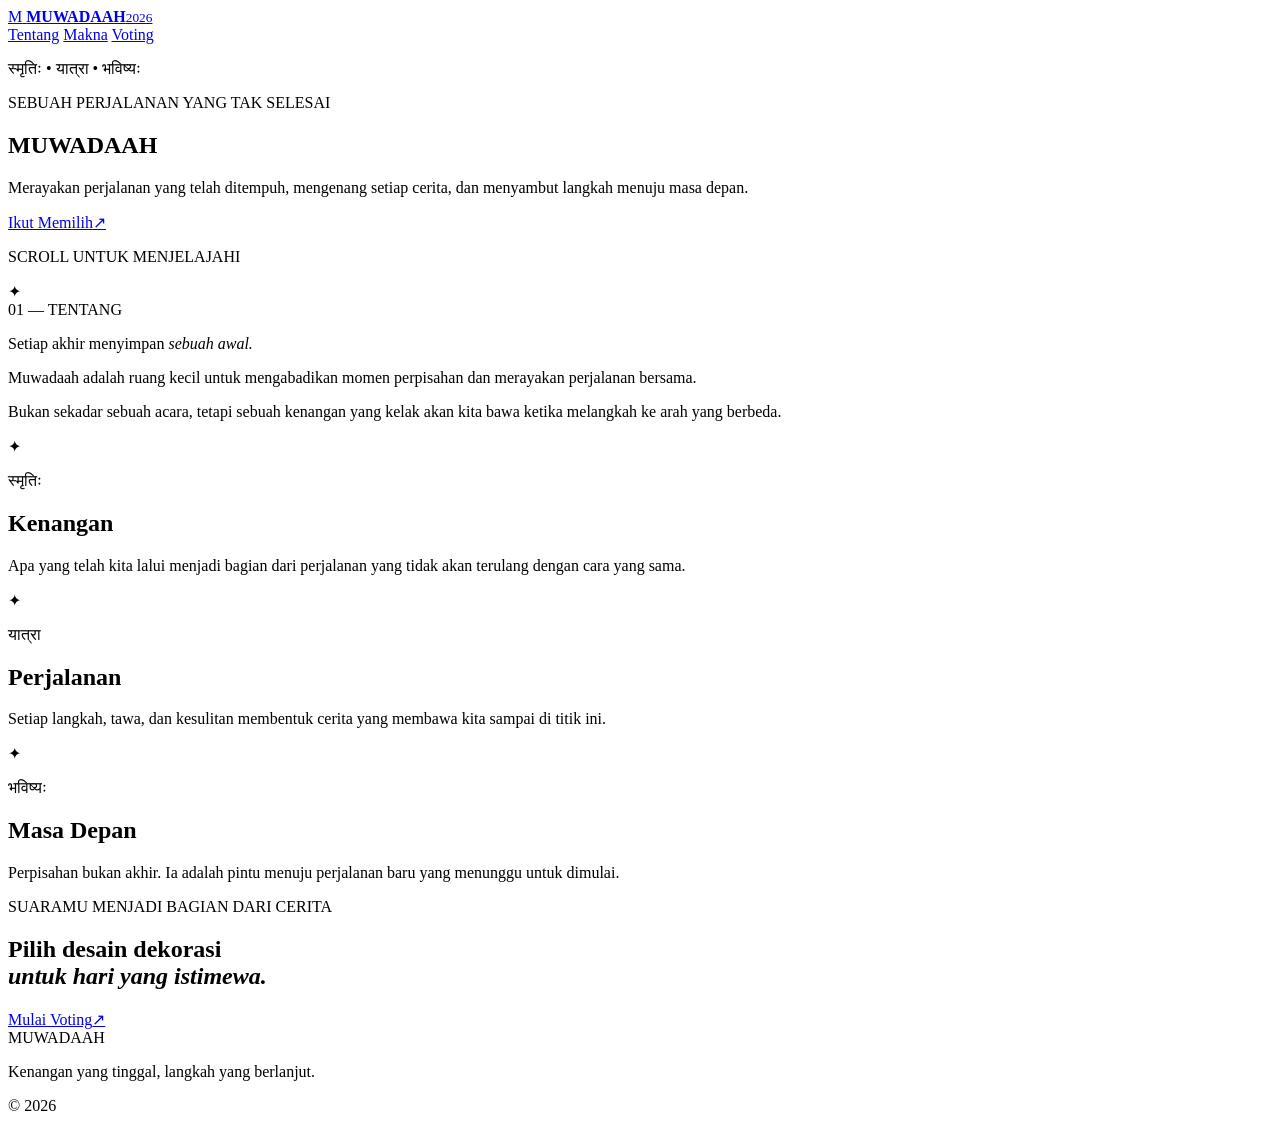
==== home/index.html @ 72cdf6ac "Rename index.html to home/index.html" ====
<!DOCTYPE html>
<html lang="id">
<head>
<meta charset="UTF-8">
<meta name="viewport" content="width=device-width, initial-scale=1.0">
<meta name="theme-color" content="#11110f">
<meta name="description" content="Muwadaah — mengenang perjalanan, merayakan kebersamaan, menyambut masa depan.">
<title>Muwadaah — 2026</title>
<link rel="stylesheet" href="style.css">
</head>
<body>
<div class="grain"></div>

<nav class="navbar">
  <a class="brand" href="/home">
    <span class="brand-mark">M</span>
    <span><strong>MUWADAAH</strong><small>2026</small></span>
  </a>
  <div class="nav-links">
    <a href="#tentang">Tentang</a>
    <a href="#makna">Makna</a>
    <a class="nav-vote" href="/vote">Voting</a>
  </div>
</nav>

<main>
<section class="hero">
  <div class="ornament ornament-left"></div>
  <div class="ornament ornament-right"></div>
  <div class="hero-content reveal">
    <p class="sanskrit">स्मृतिः • यात्रा • भविष्यः</p>
    <p class="kicker">SEBUAH PERJALANAN YANG TAK SELESAI</p>
    <h1><span>MUWA</span><span>DAAH</span></h1>
    <div class="line"></div>
    <p class="hero-text">
      Merayakan perjalanan yang telah ditempuh, mengenang setiap cerita,
      dan menyambut langkah menuju masa depan.
    </p>
    <a href="/vote" class="cta"><span>Ikut Memilih</span><span class="arrow">↗</span></a>
    <p class="scroll-note">SCROLL UNTUK MENJELAJAHI</p>
  </div>
  <div class="hero-symbol">✦</div>
</section>

<section id="tentang" class="section about">
  <div class="section-label reveal">01 — TENTANG</div>
  <div class="about-grid">
    <div class="reveal"><p class="big-copy">Setiap akhir menyimpan <em>sebuah awal.</em></p></div>
    <div class="body-copy reveal">
      <p>Muwadaah adalah ruang kecil untuk mengabadikan momen perpisahan dan merayakan perjalanan bersama.</p>
      <p>Bukan sekadar sebuah acara, tetapi sebuah kenangan yang kelak akan kita bawa ketika melangkah ke arah yang berbeda.</p>
    </div>
  </div>
</section>

<section id="makna" class="section meaning">
  <article class="meaning-card reveal">
    <div class="mandala">✦</div>
    <p class="sanskrit-large">स्मृतिः</p>
    <h2>Kenangan</h2>
    <p>Apa yang telah kita lalui menjadi bagian dari perjalanan yang tidak akan terulang dengan cara yang sama.</p>
  </article>
  <article class="meaning-card reveal">
    <div class="mandala">✦</div>
    <p class="sanskrit-large">यात्रा</p>
    <h2>Perjalanan</h2>
    <p>Setiap langkah, tawa, dan kesulitan membentuk cerita yang membawa kita sampai di titik ini.</p>
  </article>
  <article class="meaning-card reveal">
    <div class="mandala">✦</div>
    <p class="sanskrit-large">भविष्यः</p>
    <h2>Masa Depan</h2>
    <p>Perpisahan bukan akhir. Ia adalah pintu menuju perjalanan baru yang menunggu untuk dimulai.</p>
  </article>
</section>

<section class="vote-banner reveal">
  <div>
    <p class="kicker">SUARAMU MENJADI BAGIAN DARI CERITA</p>
    <h2>Pilih desain dekorasi<br><em>untuk hari yang istimewa.</em></h2>
  </div>
  <a href="/vote" class="cta light"><span>Mulai Voting</span><span class="arrow">↗</span></a>
</section>
</main>

<footer>
  <div class="footer-brand">MUWADAAH</div>
  <p>Kenangan yang tinggal, langkah yang berlanjut.</p>
  <span>© 2026</span>
</footer>
<script src="script.js"></script>
</body>
</html>
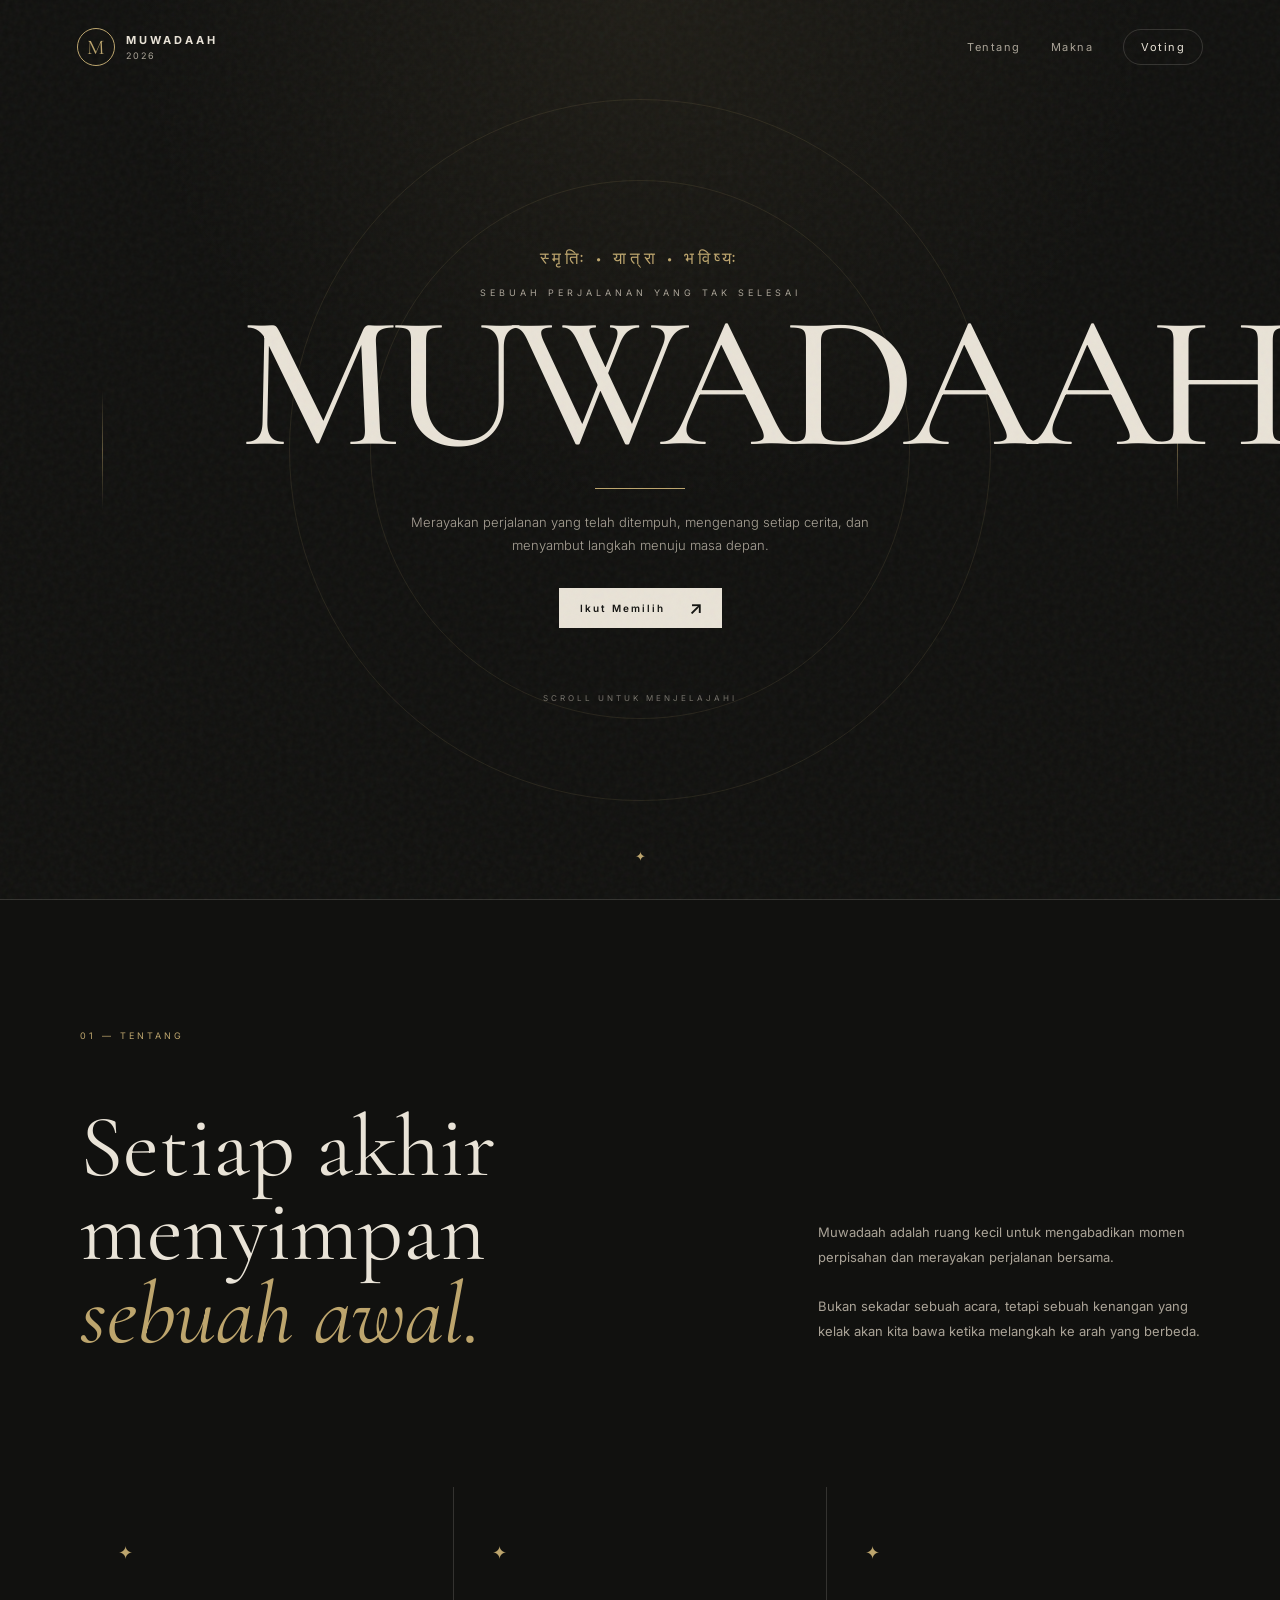
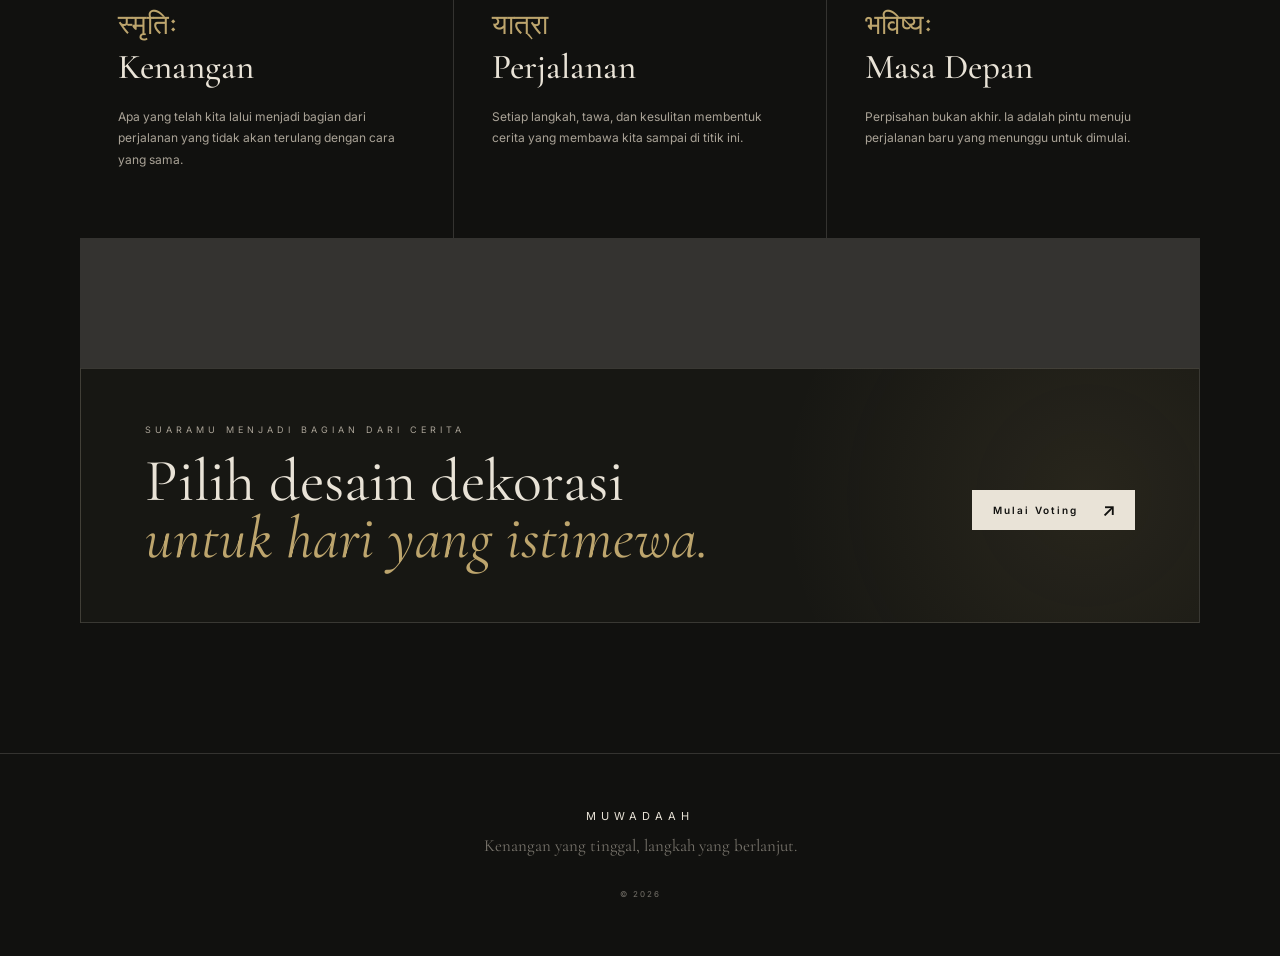
==== commit 2ff2b025: "Update index.html" ====
--- a/home/index.html
+++ b/home/index.html
@@ -5,7 +5,7 @@
 <meta name="viewport" content="width=device-width, initial-scale=1.0">
 <meta name="theme-color" content="#11110f">
 <meta name="description" content="Muwadaah — mengenang perjalanan, merayakan kebersamaan, menyambut masa depan.">
-<title>Muwadaah — 2026</title>
+<title>MUWADAAH 24-27</title>
 <link rel="stylesheet" href="style.css">
 </head>
 <body>
@@ -19,7 +19,7 @@
   <div class="nav-links">
     <a href="#tentang">Tentang</a>
     <a href="#makna">Makna</a>
-    <a class="nav-vote" href="/vote">Voting</a>
+    <a class="nav-vote" href="/vote/index.html">Voting</a>
   </div>
 </nav>
 
--- a/home/style.css
+++ b/home/style.css
@@ -0,0 +1,24 @@
+@import url('https://fonts.googleapis.com/css2?family=Cormorant+Garamond:wght@400;500;600;700&family=Inter:wght@300;400;500;600&display=swap');
+
+:root{--bg:#11110f;--bg-soft:#171713;--text:#e9e3d7;--muted:#aaa397;--gold:#bda56d;--line:rgba(233,227,215,.16);--serif:"Cormorant Garamond",Georgia,serif;--sans:"Inter",Arial,sans-serif}
+*{box-sizing:border-box;scroll-behavior:smooth}
+body{margin:0;color:var(--text);background:radial-gradient(circle at 50% 0%,rgba(189,165,109,.08),transparent 32rem),var(--bg);font-family:var(--sans);overflow-x:hidden}
+.grain{position:fixed;inset:0;pointer-events:none;z-index:20;opacity:.055;background-image:url("data:image/svg+xml,%3Csvg viewBox='0 0 180 180' xmlns='http://www.w3.org/2000/svg'%3E%3Cfilter id='n'%3E%3CfeTurbulence type='fractalNoise' baseFrequency='.9' numOctaves='3' stitchTiles='stitch'/%3E%3C/filter%3E%3Crect width='100%25' height='100%25' filter='url(%23n)' opacity='.8'/%3E%3C/svg%3E")}
+.navbar{position:absolute;top:0;left:0;right:0;z-index:10;display:flex;justify-content:space-between;align-items:center;padding:28px clamp(22px,6vw,90px)}
+.brand{display:flex;align-items:center;gap:11px;color:var(--text);text-decoration:none}
+.brand-mark{width:38px;height:38px;display:grid;place-items:center;border:1px solid var(--gold);border-radius:50%;color:var(--gold);font-family:var(--serif);font-size:21px}
+.brand strong,.brand small{display:block}.brand strong{font-size:11px;letter-spacing:3px}.brand small{color:var(--muted);font-size:9px;letter-spacing:2px;margin-top:3px}
+.nav-links{display:flex;align-items:center;gap:30px}.nav-links a{color:var(--muted);text-decoration:none;font-size:11px;letter-spacing:1.5px;transition:.3s}.nav-links a:hover{color:var(--text)}.nav-links .nav-vote{color:var(--text);border:1px solid var(--line);padding:10px 17px;border-radius:999px}
+.hero{min-height:100vh;position:relative;display:grid;place-items:center;text-align:center;overflow:hidden;border-bottom:1px solid var(--line)}
+.hero:before,.hero:after{content:"";position:absolute;width:55vw;height:55vw;max-width:700px;max-height:700px;border:1px solid rgba(189,165,109,.12);border-radius:50%;animation:breathe 8s ease-in-out infinite}.hero:after{width:42vw;height:42vw;animation-delay:-4s}
+.hero-content{position:relative;z-index:2;width:min(800px,90%);padding-top:60px}.sanskrit{color:var(--gold);font-family:var(--serif);font-size:17px;letter-spacing:4px;margin:0 0 18px}.kicker{color:var(--muted);font-size:9px;letter-spacing:4px;margin:0 0 18px}
+h1{margin:0;font-family:var(--serif);font-weight:500;font-size:clamp(75px,16vw,190px);line-height:.72;letter-spacing:-.055em}.line{width:90px;height:1px;background:var(--gold);margin:35px auto 22px}.hero-text{width:min(510px,100%);margin:auto;color:var(--muted);line-height:1.8;font-size:13px;font-weight:300}
+.cta{display:inline-flex;align-items:center;gap:24px;margin-top:30px;padding:14px 17px 14px 21px;color:var(--bg);background:var(--text);text-decoration:none;font-size:10px;letter-spacing:2px;font-weight:600;transition:.35s}.cta:hover{transform:translateY(-3px);background:var(--gold)}.arrow{font-size:18px;line-height:0}.scroll-note{margin-top:65px;color:#77736b;font-size:8px;letter-spacing:3px;animation:float 2.5s ease-in-out infinite}.hero-symbol{position:absolute;bottom:35px;color:var(--gold);font-size:13px;animation:spin 12s linear infinite}
+.ornament{position:absolute;width:1px;height:120px;background:linear-gradient(transparent,var(--gold),transparent);opacity:.45}.ornament-left{left:8%}.ornament-right{right:8%}
+.section{width:min(1120px,88%);margin:auto;padding:130px 0}.section-label{color:var(--gold);font-size:9px;letter-spacing:3px;margin-bottom:65px}.about-grid{display:grid;grid-template-columns:1.25fr .75fr;gap:100px;align-items:end}.big-copy{margin:0;font-family:var(--serif);font-size:clamp(48px,7vw,88px);line-height:.95;font-weight:400}em{color:var(--gold);font-style:italic}.body-copy{color:var(--muted);line-height:1.9;font-size:13px}.body-copy p+p{margin-top:25px}
+.meaning{display:grid;grid-template-columns:repeat(3,1fr);gap:1px;background:var(--line);padding-top:0;padding-bottom:130px}.meaning-card{background:var(--bg);padding:55px 38px;min-height:350px}.mandala{color:var(--gold);font-size:18px;margin-bottom:45px}.sanskrit-large{font-family:var(--serif);color:var(--gold);font-size:28px;margin:0 0 4px}.meaning-card h2{font-family:var(--serif);font-size:35px;font-weight:500;margin:0 0 18px}.meaning-card>p:last-child{color:var(--muted);font-size:12px;line-height:1.8}
+.vote-banner{width:min(1120px,88%);margin:0 auto 130px;padding:55px clamp(25px,5vw,65px);border:1px solid var(--line);display:flex;justify-content:space-between;align-items:center;gap:35px;background:radial-gradient(circle at 90% 50%,rgba(189,165,109,.1),transparent 30%),var(--bg-soft)}.vote-banner h2{font-family:var(--serif);font-size:clamp(35px,5vw,60px);font-weight:400;line-height:.95;margin:0}.vote-banner .cta{flex-shrink:0}
+footer{border-top:1px solid var(--line);padding:55px 6%;text-align:center;color:#77736b}.footer-brand{color:var(--text);letter-spacing:5px;font-size:11px}footer p{font-family:var(--serif);font-size:17px;margin:12px 0 25px}footer span{font-size:8px;letter-spacing:2px}
+.reveal{opacity:0;transform:translateY(25px);transition:opacity 1s ease,transform 1s ease}.reveal.show{opacity:1;transform:translateY(0)}
+@keyframes breathe{0%,100%{transform:scale(.94);opacity:.55}50%{transform:scale(1.04);opacity:1}}@keyframes float{0%,100%{transform:translateY(0);opacity:.5}50%{transform:translateY(6px);opacity:1}}@keyframes spin{to{transform:rotate(360deg)}}
+@media(max-width:700px){.navbar{padding:20px}.nav-links a:not(.nav-vote){display:none}.hero{min-height:92vh}.hero:before{width:90vw;height:90vw}.hero:after{width:70vw;height:70vw}.ornament{display:none}.section{padding:90px 0}.about-grid{grid-template-columns:1fr;gap:45px}.meaning{grid-template-columns:1fr;width:88%}.meaning-card{min-height:auto}.vote-banner{flex-direction:column;align-items:flex-start;margin-bottom:90px}.vote-banner .cta{width:100%;justify-content:space-between}}
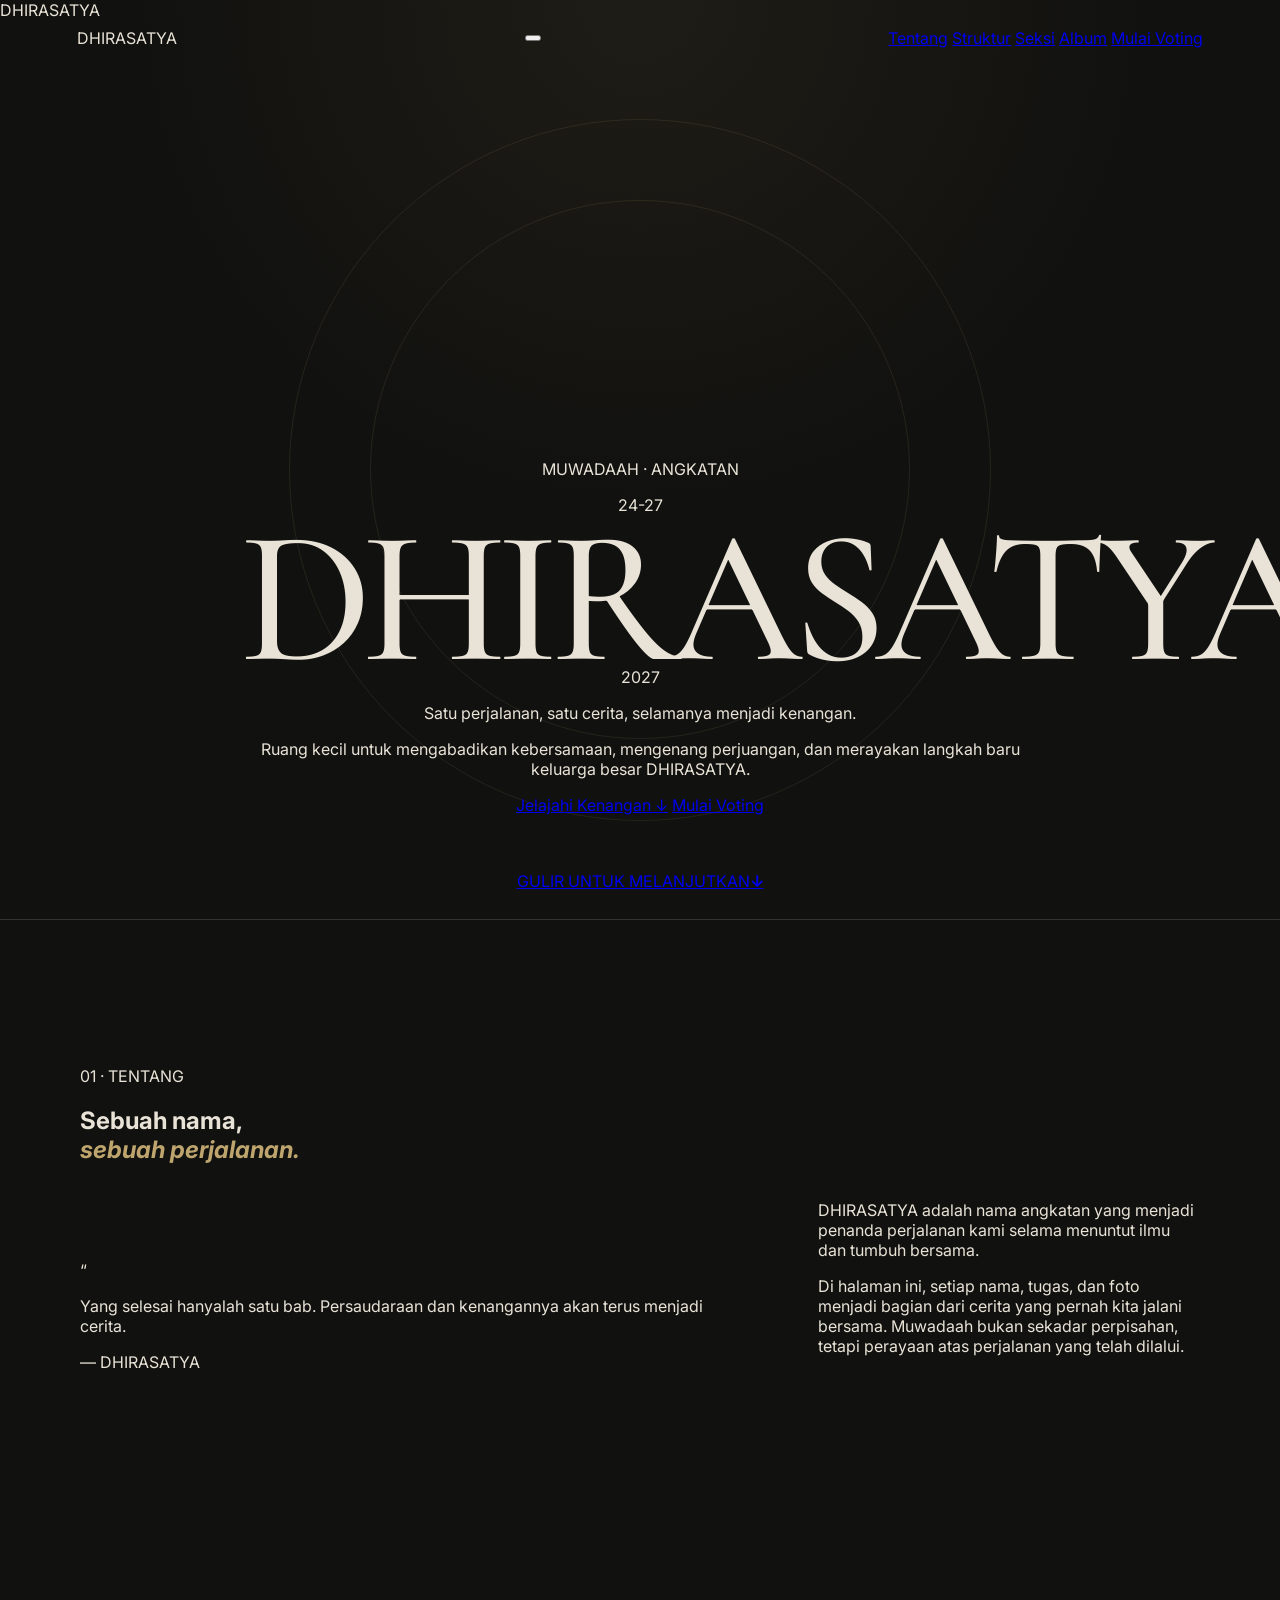
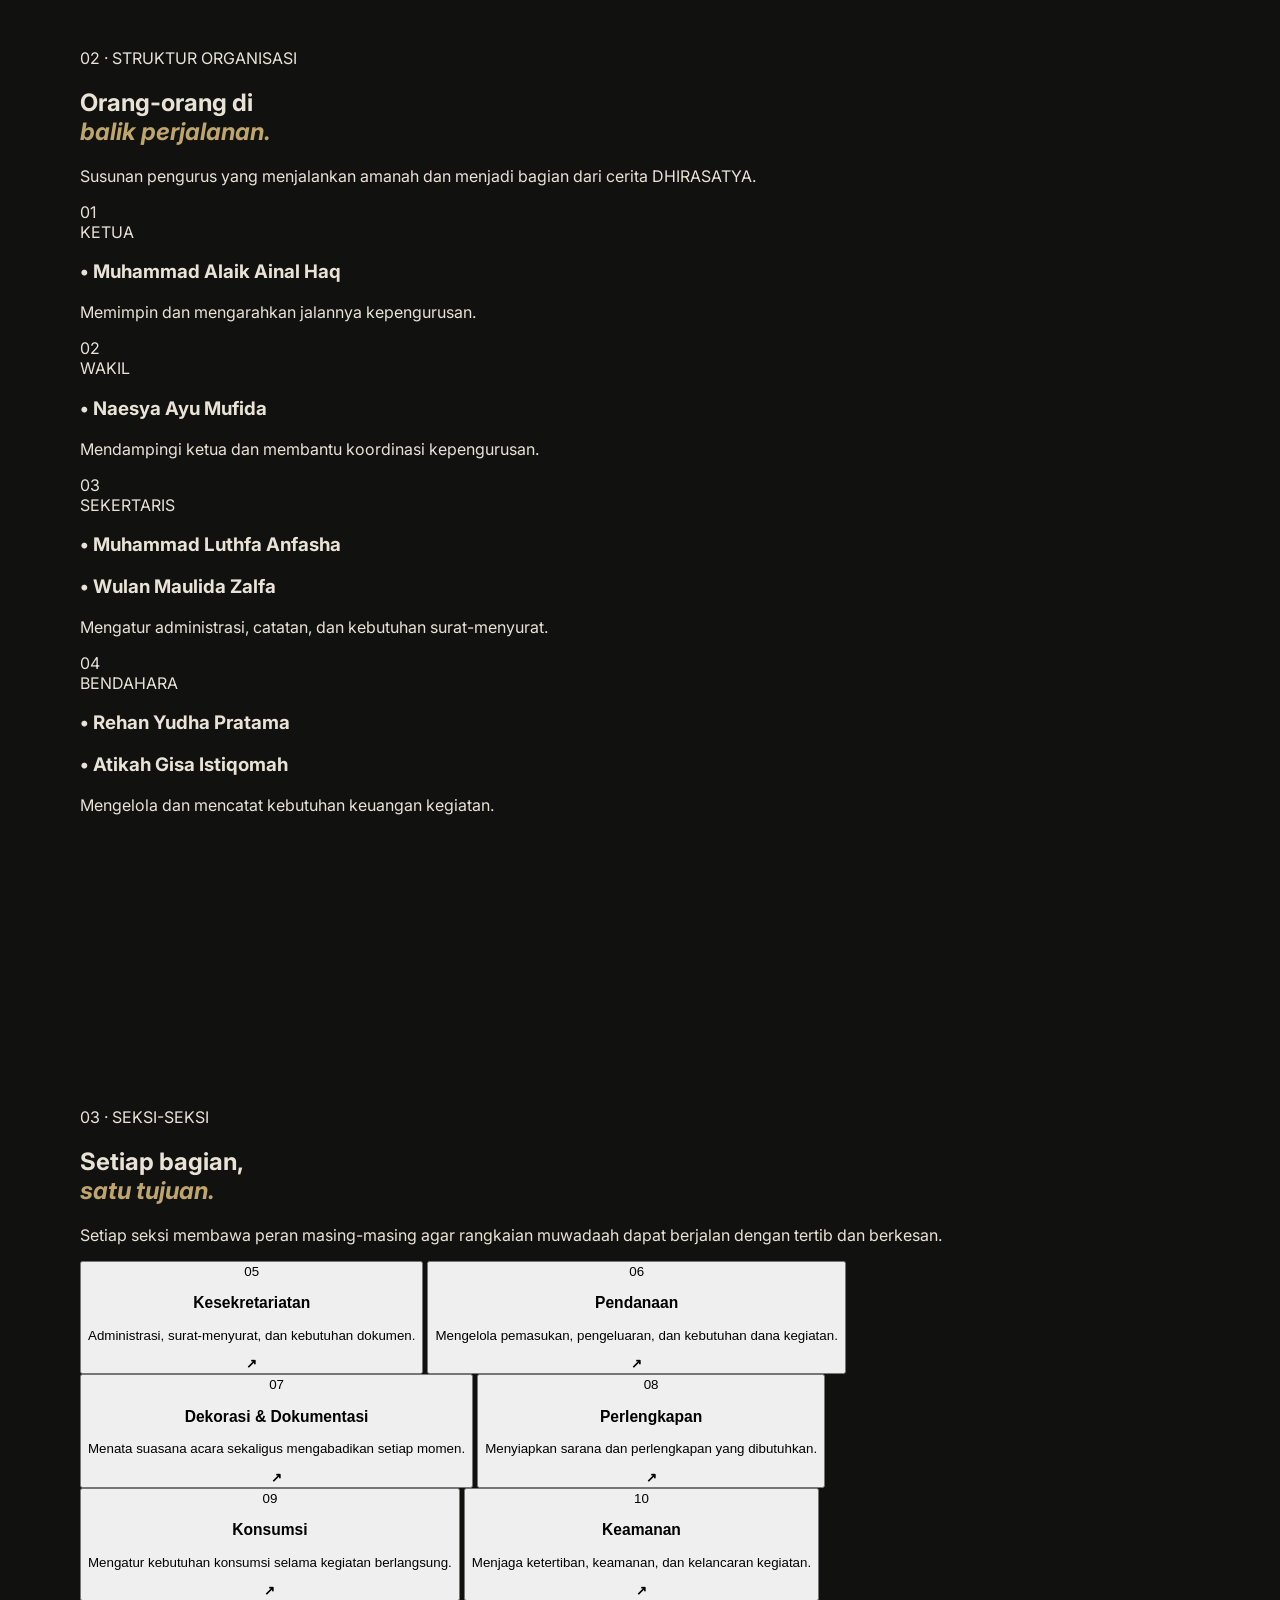
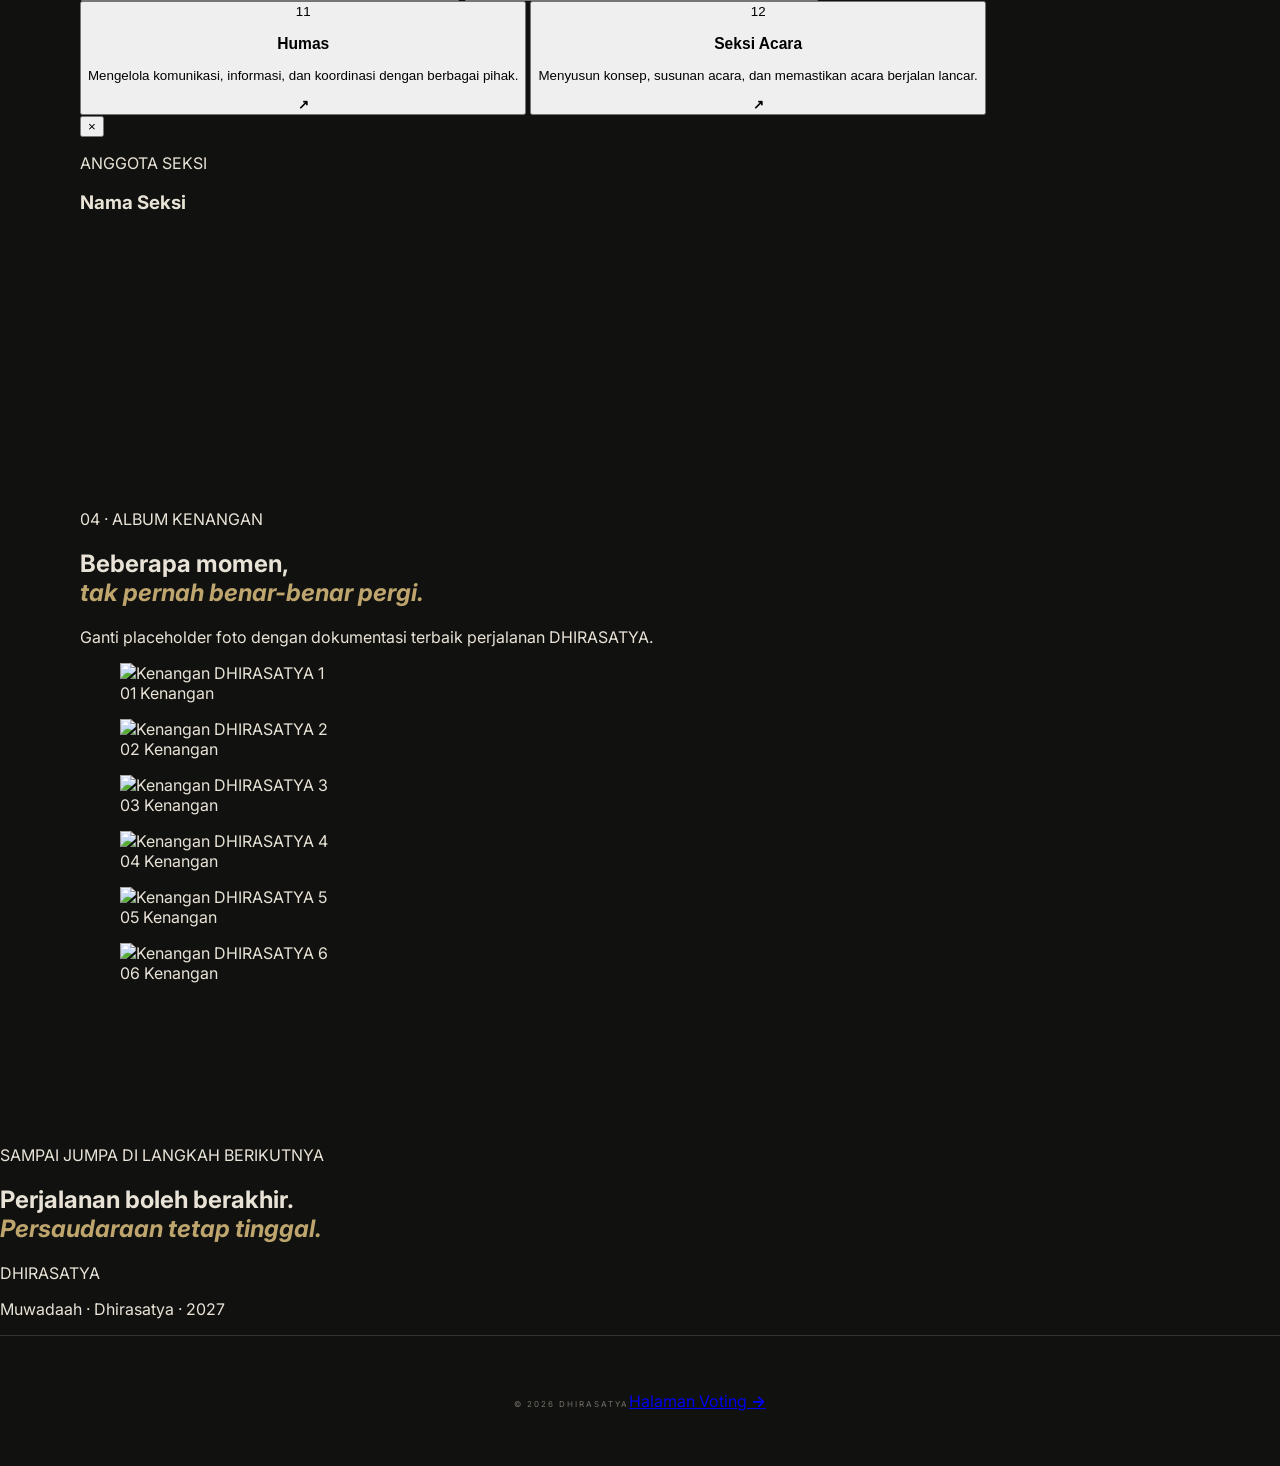
==== commit b5e53a3d: "Update index.html" ====
--- a/home/index.html
+++ b/home/index.html
@@ -1,93 +1,145 @@
-<!DOCTYPE html>
+<!doctype html>
 <html lang="id">
 <head>
-<meta charset="UTF-8">
-<meta name="viewport" content="width=device-width, initial-scale=1.0">
-<meta name="theme-color" content="#11110f">
-<meta name="description" content="Muwadaah — mengenang perjalanan, merayakan kebersamaan, menyambut masa depan.">
-<title>MUWADAAH 24-27</title>
-<link rel="stylesheet" href="style.css">
+  <meta charset="utf-8">
+  <meta name="viewport" content="width=device-width, initial-scale=1">
+  <meta name="theme-color" content="#171612">
+  <meta name="description" content="DHIRASATYA — Muwadaah 24-27">
+  <title>DHIRASATYA 24-27</title>
+  <link rel="preconnect" href="https://fonts.googleapis.com">
+  <link rel="preconnect" href="https://fonts.gstatic.com" crossorigin>
+  <link href="https://fonts.googleapis.com/css2?family=Cormorant+Garamond:wght@500;600;700&family=Inter:wght@400;500;600&display=swap" rel="stylesheet">
+  <link rel="stylesheet" href="style.css">
 </head>
 <body>
-<div class="grain"></div>
+  <div class="loader" aria-hidden="true"><div class="loader-word">DHIRASATYA</div></div>
+  <div class="progress"></div>
 
-<nav class="navbar">
-  <a class="brand" href="/home">
-    <span class="brand-mark">M</span>
-    <span><strong>MUWADAAH</strong><small>2026</small></span>
-  </a>
-  <div class="nav-links">
-    <a href="#tentang">Tentang</a>
-    <a href="#makna">Makna</a>
-    <a class="nav-vote" href="/vote/index.html">Voting</a>
-  </div>
-</nav>
+  <header class="navbar">
+    <a class="brand" href="#beranda">DHIRASATYA</a>
+    <button class="menu" aria-label="Buka menu" aria-expanded="false"><span></span><span></span></button>
+    <nav>
+      <a href="#tentang">Tentang</a>
+      <a href="#struktur">Struktur</a>
+      <a href="#seksi">Seksi</a>
+      <a href="#album">Album</a>
+      <a class="nav-cta" href="/vote">Mulai Voting</a>
+    </nav>
+  </header>
 
-<main>
-<section class="hero">
-  <div class="ornament ornament-left"></div>
-  <div class="ornament ornament-right"></div>
-  <div class="hero-content reveal">
-    <p class="sanskrit">स्मृतिः • यात्रा • भविष्यः</p>
-    <p class="kicker">SEBUAH PERJALANAN YANG TAK SELESAI</p>
-    <h1><span>MUWA</span><span>DAAH</span></h1>
-    <div class="line"></div>
-    <p class="hero-text">
-      Merayakan perjalanan yang telah ditempuh, mengenang setiap cerita,
-      dan menyambut langkah menuju masa depan.
-    </p>
-    <a href="/vote" class="cta"><span>Ikut Memilih</span><span class="arrow">↗</span></a>
-    <p class="scroll-note">SCROLL UNTUK MENJELAJAHI</p>
-  </div>
-  <div class="hero-symbol">✦</div>
-</section>
+  <main>
+    <section id="beranda" class="hero">
+      <div class="hero-noise"></div>
+      <div class="ring ring-a"></div><div class="ring ring-b"></div><div class="ring ring-c"></div>
+      <div class="hero-line line-a"></div><div class="hero-line line-b"></div>
+      <div class="hero-content reveal">
+        <p class="eyebrow">MUWADAAH · ANGKATAN</p>
+        <p class="hero-kicker">24-27</p>
+        <h1>DHIRASATYA</h1>
+        <div class="title-rule"><i></i><span>2027</span><i></i></div>
+        <p class="hero-subtitle">Satu perjalanan, satu cerita, selamanya menjadi kenangan.</p>
+        <p class="hero-copy">Ruang kecil untuk mengabadikan kebersamaan, mengenang perjuangan, dan merayakan langkah baru keluarga besar DHIRASATYA.</p>
+        <div class="hero-actions">
+          <a class="button primary" href="#album">Jelajahi Kenangan <span>↓</span></a>
+          <a class="button ghost" href="/vote">Mulai Voting</a>
+        </div>
+      </div>
+      <a class="scroll-hint" href="#tentang"><span>GULIR UNTUK MELANJUTKAN</span><b>↓</b></a>
+    </section>
 
-<section id="tentang" class="section about">
-  <div class="section-label reveal">01 — TENTANG</div>
-  <div class="about-grid">
-    <div class="reveal"><p class="big-copy">Setiap akhir menyimpan <em>sebuah awal.</em></p></div>
-    <div class="body-copy reveal">
-      <p>Muwadaah adalah ruang kecil untuk mengabadikan momen perpisahan dan merayakan perjalanan bersama.</p>
-      <p>Bukan sekadar sebuah acara, tetapi sebuah kenangan yang kelak akan kita bawa ketika melangkah ke arah yang berbeda.</p>
-    </div>
-  </div>
-</section>
+    <section id="tentang" class="section about">
+      <div class="container">
+        <div class="section-heading reveal">
+          <p class="eyebrow">01 · TENTANG</p>
+          <h2>Sebuah nama,<br><em>sebuah perjalanan.</em></h2>
+        </div>
+        <div class="about-grid">
+          <div class="manifesto reveal">
+            <span class="quote">“</span>
+            <p>Yang selesai hanyalah satu bab. Persaudaraan dan kenangannya akan terus menjadi cerita.</p>
+            <div class="signature">— DHIRASATYA</div>
+          </div>
+          <div class="about-copy reveal">
+            <p>DHIRASATYA adalah nama angkatan yang menjadi penanda perjalanan kami selama menuntut ilmu dan tumbuh bersama.</p>
+            <p>Di halaman ini, setiap nama, tugas, dan foto menjadi bagian dari cerita yang pernah kita jalani bersama. Muwadaah bukan sekadar perpisahan, tetapi perayaan atas perjalanan yang telah dilalui.</p>
+          </div>
+        </div>
+      </div>
+    </section>
 
-<section id="makna" class="section meaning">
-  <article class="meaning-card reveal">
-    <div class="mandala">✦</div>
-    <p class="sanskrit-large">स्मृतिः</p>
-    <h2>Kenangan</h2>
-    <p>Apa yang telah kita lalui menjadi bagian dari perjalanan yang tidak akan terulang dengan cara yang sama.</p>
-  </article>
-  <article class="meaning-card reveal">
-    <div class="mandala">✦</div>
-    <p class="sanskrit-large">यात्रा</p>
-    <h2>Perjalanan</h2>
-    <p>Setiap langkah, tawa, dan kesulitan membentuk cerita yang membawa kita sampai di titik ini.</p>
-  </article>
-  <article class="meaning-card reveal">
-    <div class="mandala">✦</div>
-    <p class="sanskrit-large">भविष्यः</p>
-    <h2>Masa Depan</h2>
-    <p>Perpisahan bukan akhir. Ia adalah pintu menuju perjalanan baru yang menunggu untuk dimulai.</p>
-  </article>
-</section>
+    <section id="struktur" class="section structure">
+      <div class="container">
+        <div class="section-heading reveal">
+          <p class="eyebrow">02 · STRUKTUR ORGANISASI</p>
+          <h2>Orang-orang di<br><em>balik perjalanan.</em></h2>
+          <p>Susunan pengurus yang menjalankan amanah dan menjadi bagian dari cerita DHIRASATYA.</p>
+        </div>
+        <div class="leaders">
+          <article class="leader-card reveal"><span class="number">01</span><div class="role">KETUA</div><h3>• Muhammad Alaik Ainal Haq</h3><p>Memimpin dan mengarahkan jalannya kepengurusan.</p></article>
+          <article class="leader-card reveal"><span class="number">02</span><div class="role">WAKIL</div><h3>• Naesya Ayu Mufida</h3><p>Mendampingi ketua dan membantu koordinasi kepengurusan.</p></article>
+          <article class="leader-card reveal"><span class="number">03</span><div class="role">SEKERTARIS</div><h3>• Muhammad Luthfa Anfasha</h3><h3>• Wulan Maulida Zalfa</h3><p>Mengatur administrasi, catatan, dan kebutuhan surat-menyurat.</p></article>
+          <article class="leader-card reveal"><span class="number">04</span><div class="role">BENDAHARA</div><h3>• Rehan Yudha Pratama</h3><h3>• Atikah Gisa Istiqomah</h3><p>Mengelola dan mencatat kebutuhan keuangan kegiatan.</p></article>
+        </div>
+      </div>
+    </section>
 
-<section class="vote-banner reveal">
-  <div>
-    <p class="kicker">SUARAMU MENJADI BAGIAN DARI CERITA</p>
-    <h2>Pilih desain dekorasi<br><em>untuk hari yang istimewa.</em></h2>
-  </div>
-  <a href="/vote" class="cta light"><span>Mulai Voting</span><span class="arrow">↗</span></a>
-</section>
-</main>
+    <section id="seksi" class="section divisions">
+      <div class="container">
+        <div class="section-heading split reveal">
+          <div><p class="eyebrow">03 · SEKSI-SEKSI</p><h2>Setiap bagian,<br><em>satu tujuan.</em></h2></div>
+          <p>Setiap seksi membawa peran masing-masing agar rangkaian muwadaah dapat berjalan dengan tertib dan berkesan.</p>
+        </div>
+        <div class="division-list">
+          <button class="division reveal" type="button" data-section="kesekretariatan" aria-expanded="false"><span>05</span><div><h3>Kesekretariatan</h3><p>Administrasi, surat-menyurat, dan kebutuhan dokumen.</p></div><b>↗</b></button>
+          <button class="division reveal" type="button" data-section="pendanaan" aria-expanded="false"><span>06</span><div><h3>Pendanaan</h3><p>Mengelola pemasukan, pengeluaran, dan kebutuhan dana kegiatan.</p></div><b>↗</b></button>
+          <button class="division reveal" type="button" data-section="dokumentasi" aria-expanded="false"><span>07</span><div><h3>Dekorasi &amp; Dokumentasi</h3><p>Menata suasana acara sekaligus mengabadikan setiap momen.</p></div><b>↗</b></button>
+          <button class="division reveal" type="button" data-section="perlengkapan" aria-expanded="false"><span>08</span><div><h3>Perlengkapan</h3><p>Menyiapkan sarana dan perlengkapan yang dibutuhkan.</p></div><b>↗</b></button>
+          <button class="division reveal" type="button" data-section="konsumsi" aria-expanded="false"><span>09</span><div><h3>Konsumsi</h3><p>Mengatur kebutuhan konsumsi selama kegiatan berlangsung.</p></div><b>↗</b></button>
+          <button class="division reveal" type="button" data-section="keamanan" aria-expanded="false"><span>10</span><div><h3>Keamanan</h3><p>Menjaga ketertiban, keamanan, dan kelancaran kegiatan.</p></div><b>↗</b></button>
+          <button class="division reveal" type="button" data-section="humas" aria-expanded="false"><span>11</span><div><h3>Humas</h3><p>Mengelola komunikasi, informasi, dan koordinasi dengan berbagai pihak.</p></div><b>↗</b></button>
+          <button class="division reveal" type="button" data-section="acara" aria-expanded="false"><span>12</span><div><h3>Seksi Acara</h3><p>Menyusun konsep, susunan acara, dan memastikan acara berjalan lancar.</p></div><b>↗</b></button>
+        </div>
+        <div class="member-popover" id="memberPopover" aria-hidden="true">
+          <div class="popover-backdrop" data-close-members></div>
+          <div class="popover-card" role="dialog" aria-modal="true" aria-labelledby="memberTitle">
+            <button class="popover-close" type="button" aria-label="Tutup daftar anggota" data-close-members>×</button>
+            <p class="eyebrow">ANGGOTA SEKSI</p><h3 id="memberTitle">Nama Seksi</h3>
+            <div class="member-divider"></div><ul id="memberList"></ul>
+          </div>
+        </div>
+        </div>
+      </div>
+    </section>
 
-<footer>
-  <div class="footer-brand">MUWADAAH</div>
-  <p>Kenangan yang tinggal, langkah yang berlanjut.</p>
-  <span>© 2026</span>
-</footer>
-<script src="script.js"></script>
+    <section id="album" class="section album">
+      <div class="container">
+        <div class="section-heading reveal">
+          <p class="eyebrow">04 · ALBUM KENANGAN</p>
+          <h2>Beberapa momen,<br><em>tak pernah benar-benar pergi.</em></h2>
+          <p>Ganti placeholder foto dengan dokumentasi terbaik perjalanan DHIRASATYA.</p>
+        </div>
+        <div class="gallery">
+          <figure class="photo p1 reveal"><img src="photos/kenangan-1.jpg" alt="Kenangan DHIRASATYA 1" onerror="this.closest('figure').classList.add('placeholder')"><figcaption><span>01</span> Kenangan</figcaption></figure>
+          <figure class="photo p2 reveal"><img src="photos/kenangan-2.jpg" alt="Kenangan DHIRASATYA 2" onerror="this.closest('figure').classList.add('placeholder')"><figcaption><span>02</span> Kenangan</figcaption></figure>
+          <figure class="photo p3 reveal"><img src="photos/kenangan-3.jpg" alt="Kenangan DHIRASATYA 3" onerror="this.closest('figure').classList.add('placeholder')"><figcaption><span>03</span> Kenangan</figcaption></figure>
+          <figure class="photo p4 reveal"><img src="photos/kenangan-4.jpg" alt="Kenangan DHIRASATYA 4" onerror="this.closest('figure').classList.add('placeholder')"><figcaption><span>04</span> Kenangan</figcaption></figure>
+          <figure class="photo p5 reveal"><img src="photos/kenangan-5.jpg" alt="Kenangan DHIRASATYA 5" onerror="this.closest('figure').classList.add('placeholder')"><figcaption><span>05</span> Kenangan</figcaption></figure>
+          <figure class="photo p6 reveal"><img src="photos/kenangan-6.jpg" alt="Kenangan DHIRASATYA 6" onerror="this.closest('figure').classList.add('placeholder')"><figcaption><span>06</span> Kenangan</figcaption></figure>
+        </div>
+      </div>
+    </section>
+
+    <section class="closing">
+      <div class="container closing-inner reveal">
+        <p class="eyebrow">SAMPAI JUMPA DI LANGKAH BERIKUTNYA</p>
+        <h2>Perjalanan boleh berakhir.<br><em>Persaudaraan tetap tinggal.</em></h2>
+        <div class="closing-mark">DHIRASATYA</div>
+        <p>Muwadaah · Dhirasatya · 2027</p>
+      </div>
+    </section>
+  </main>
+
+  <footer><span>© 2026 DHIRASATYA</span><a href="/vote">Halaman Voting <b>→</b></a></footer>
+  <script src="script.js"></script>
 </body>
-</html>
+      </html>
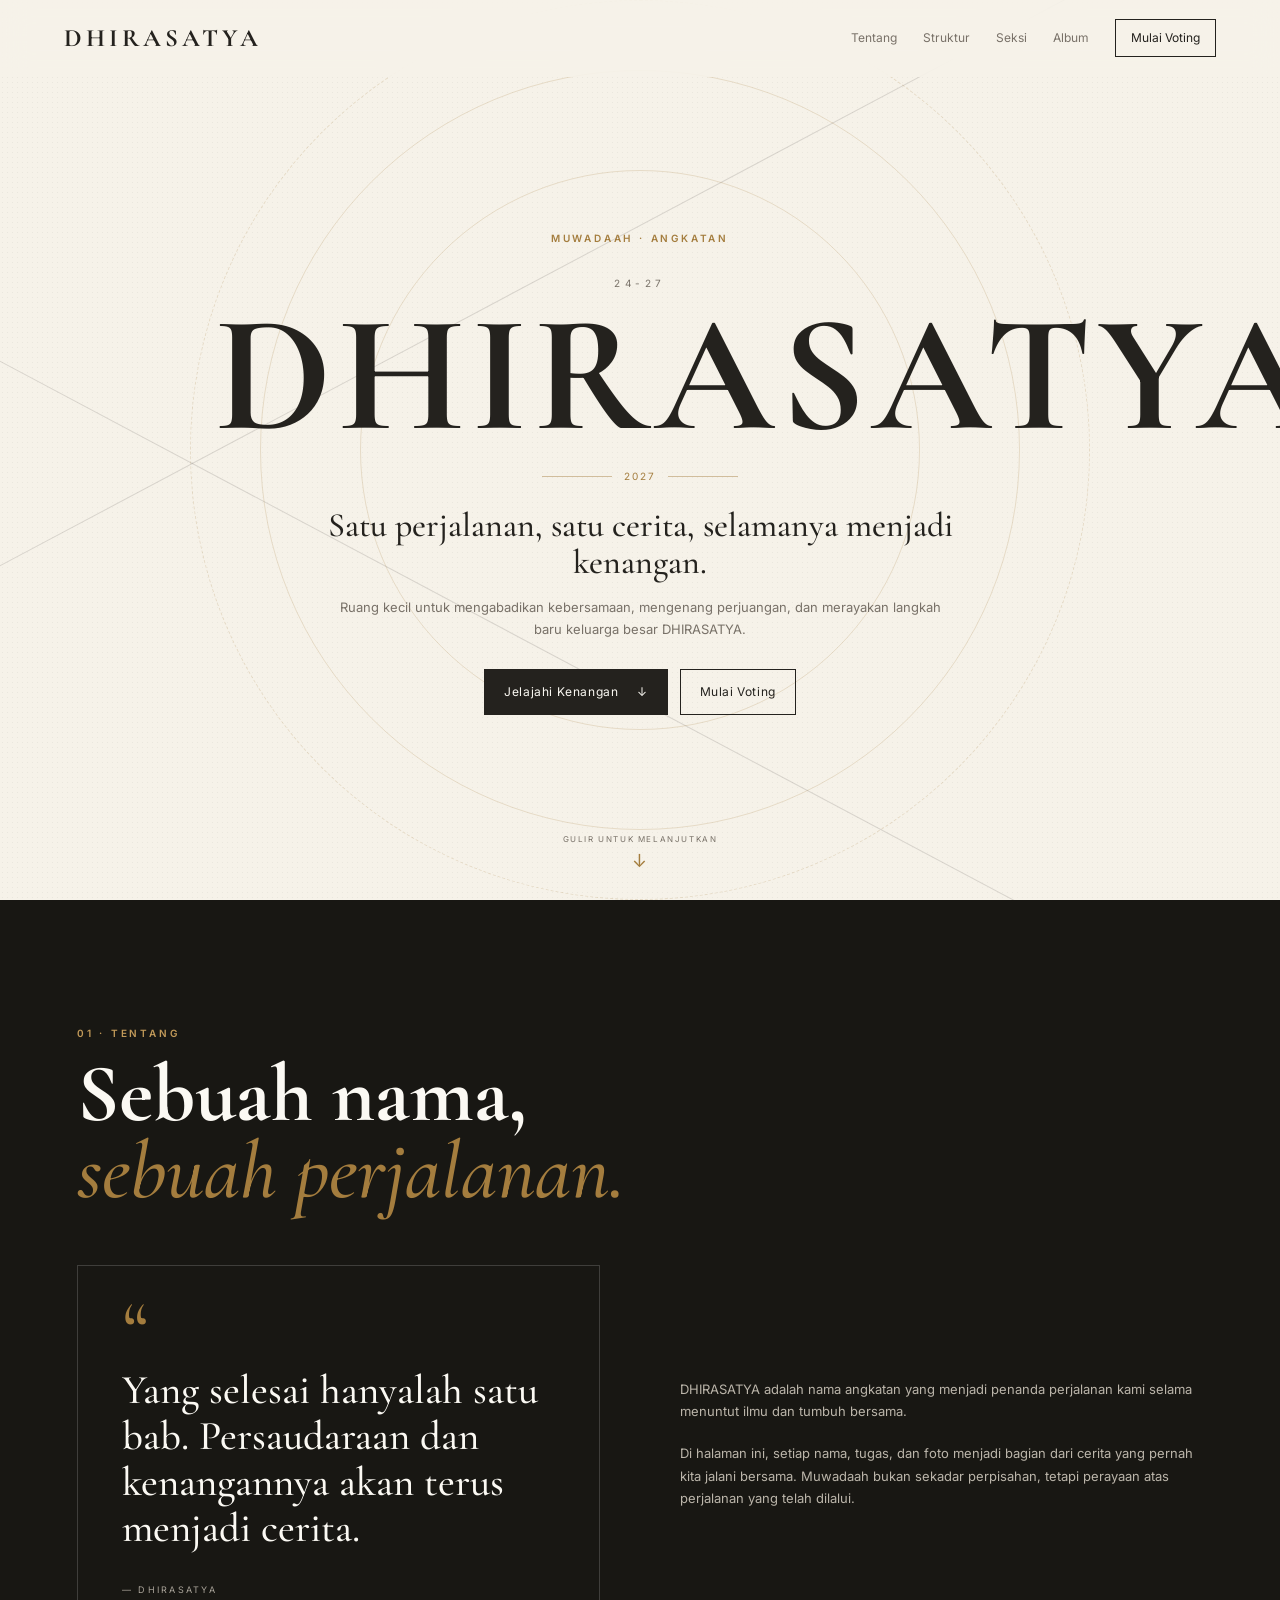
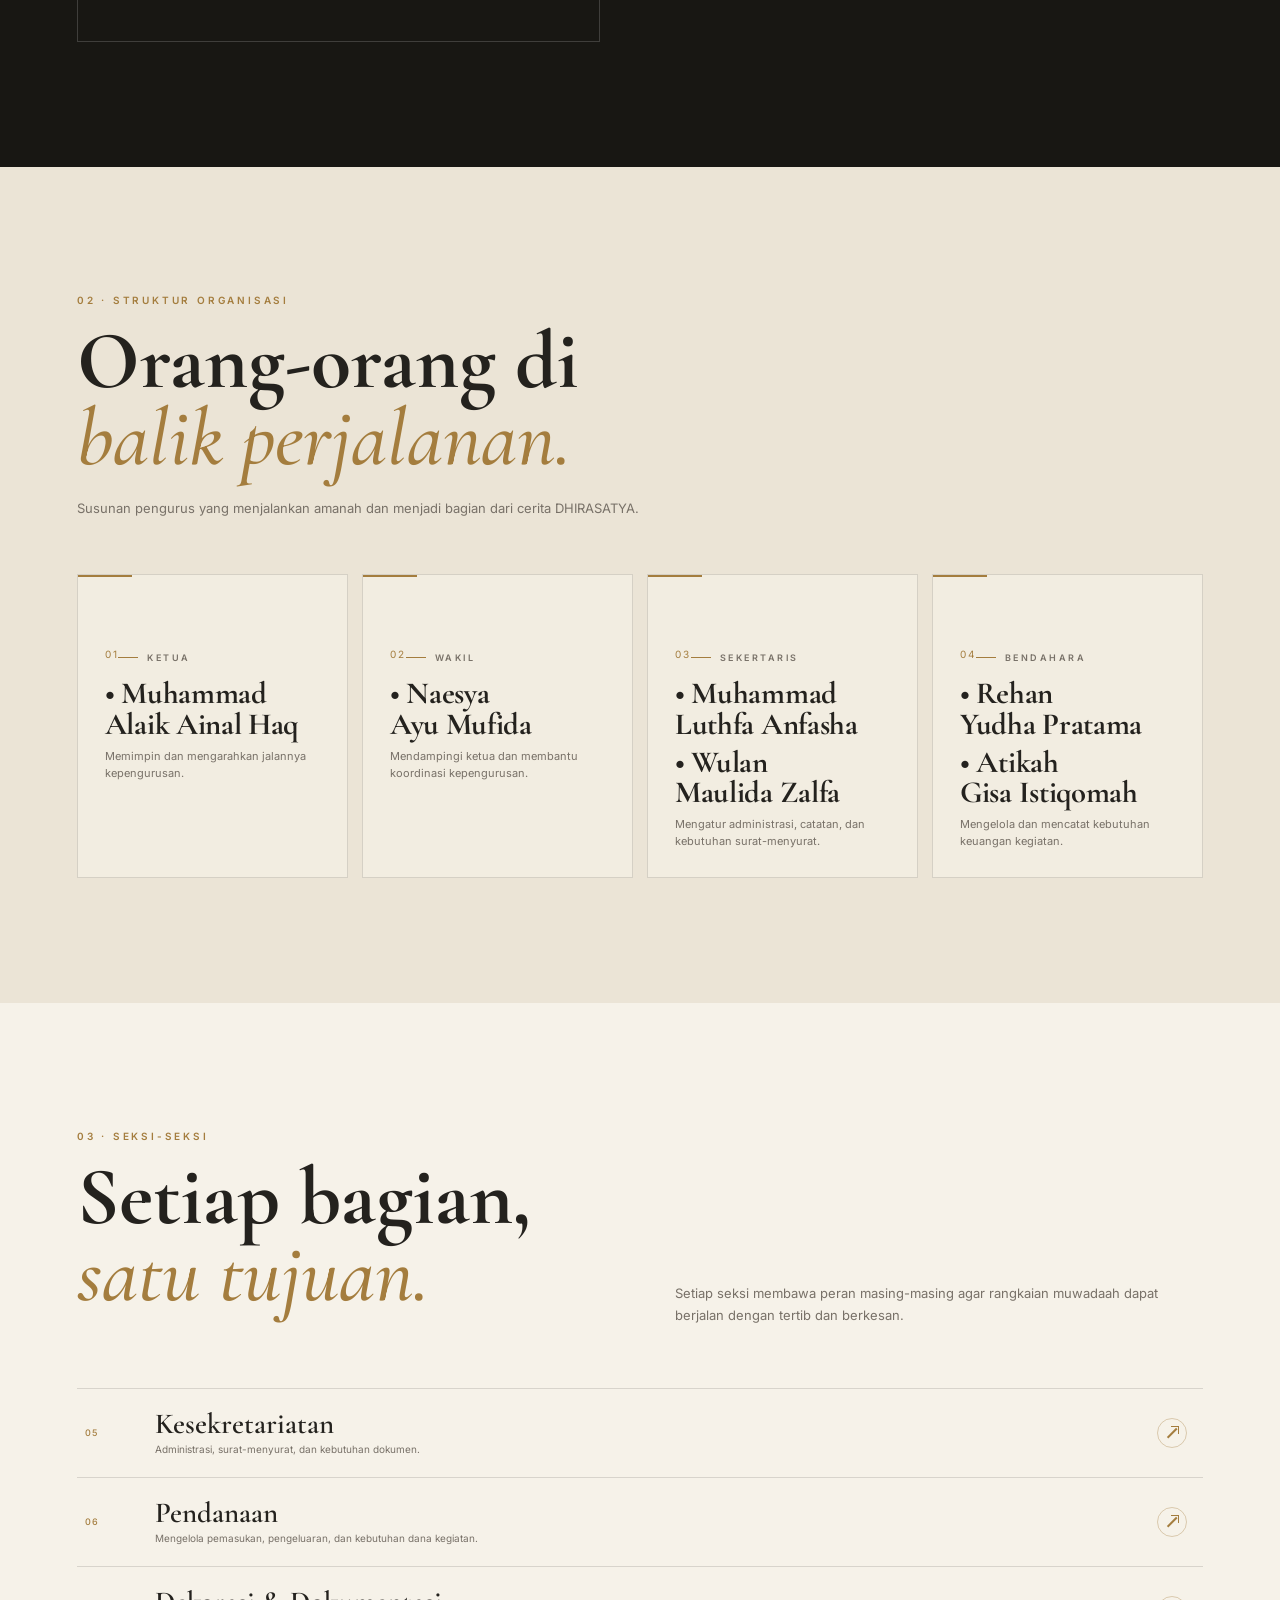
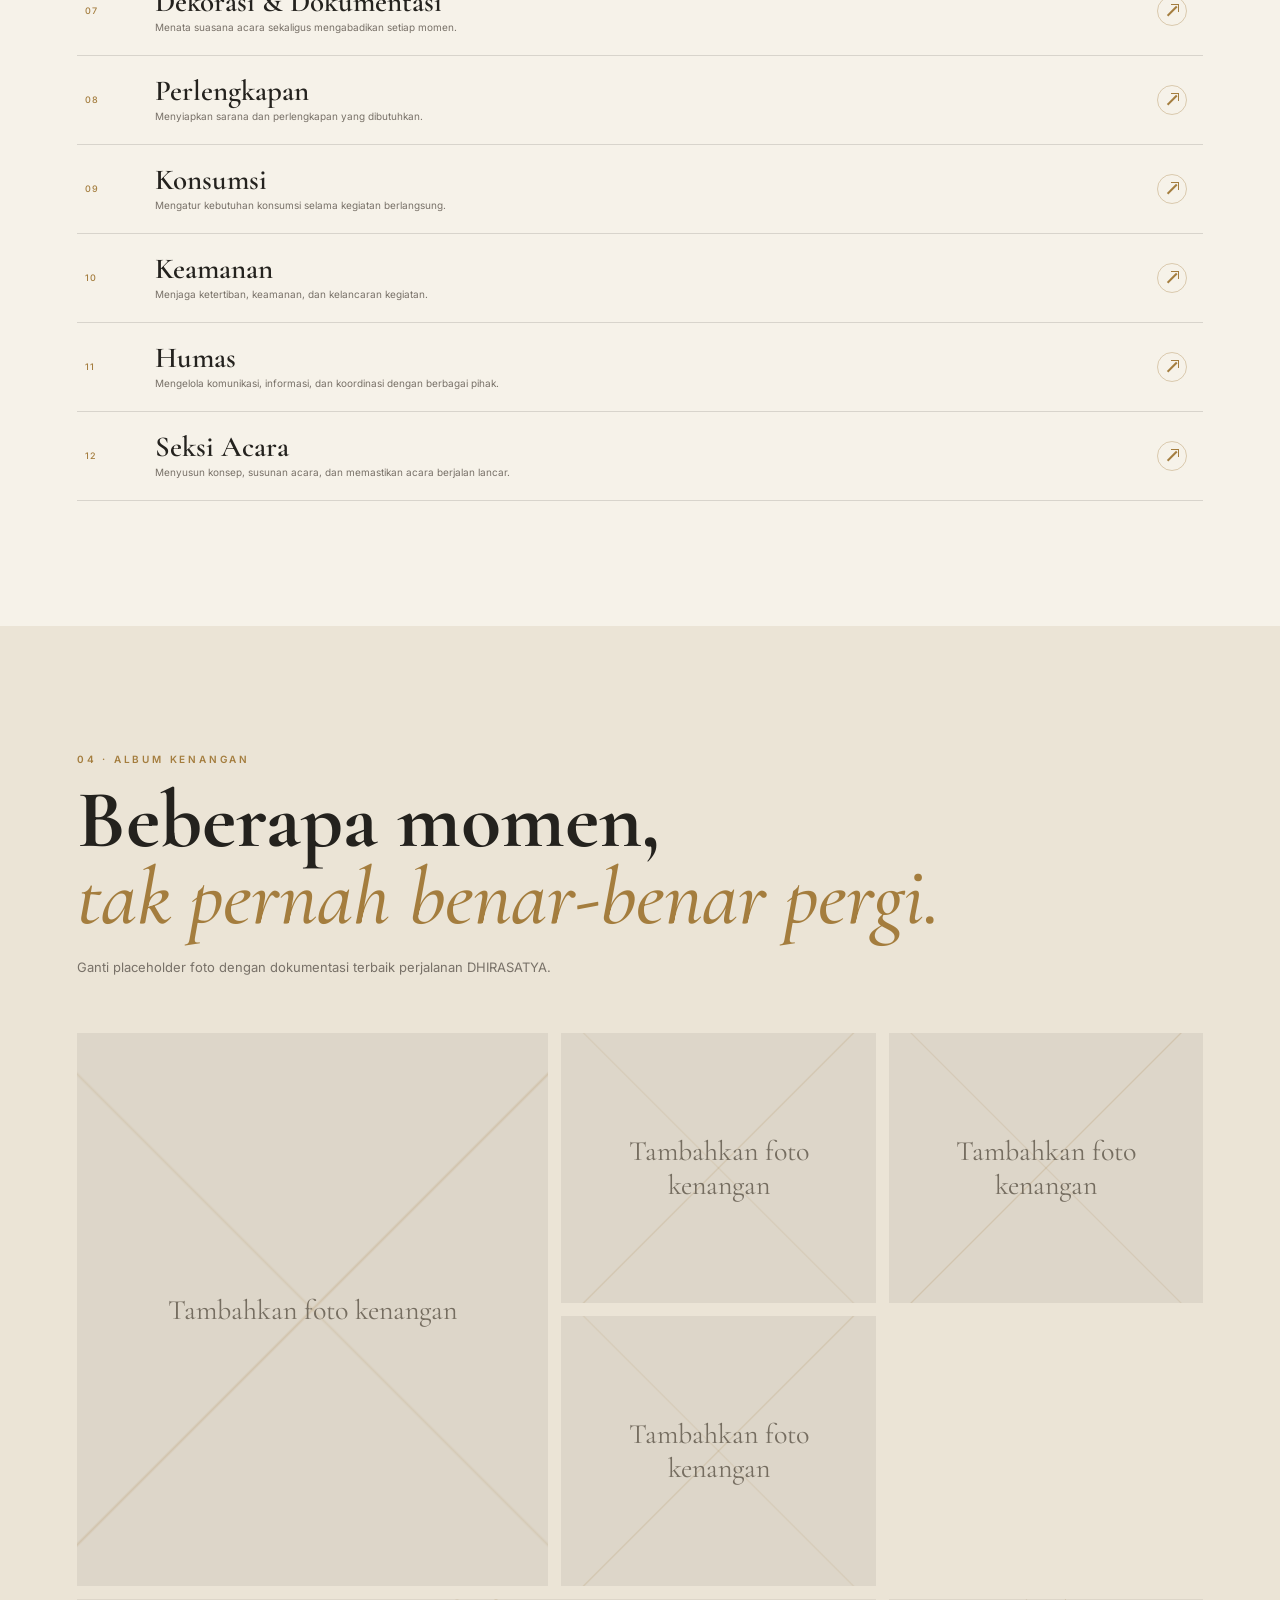
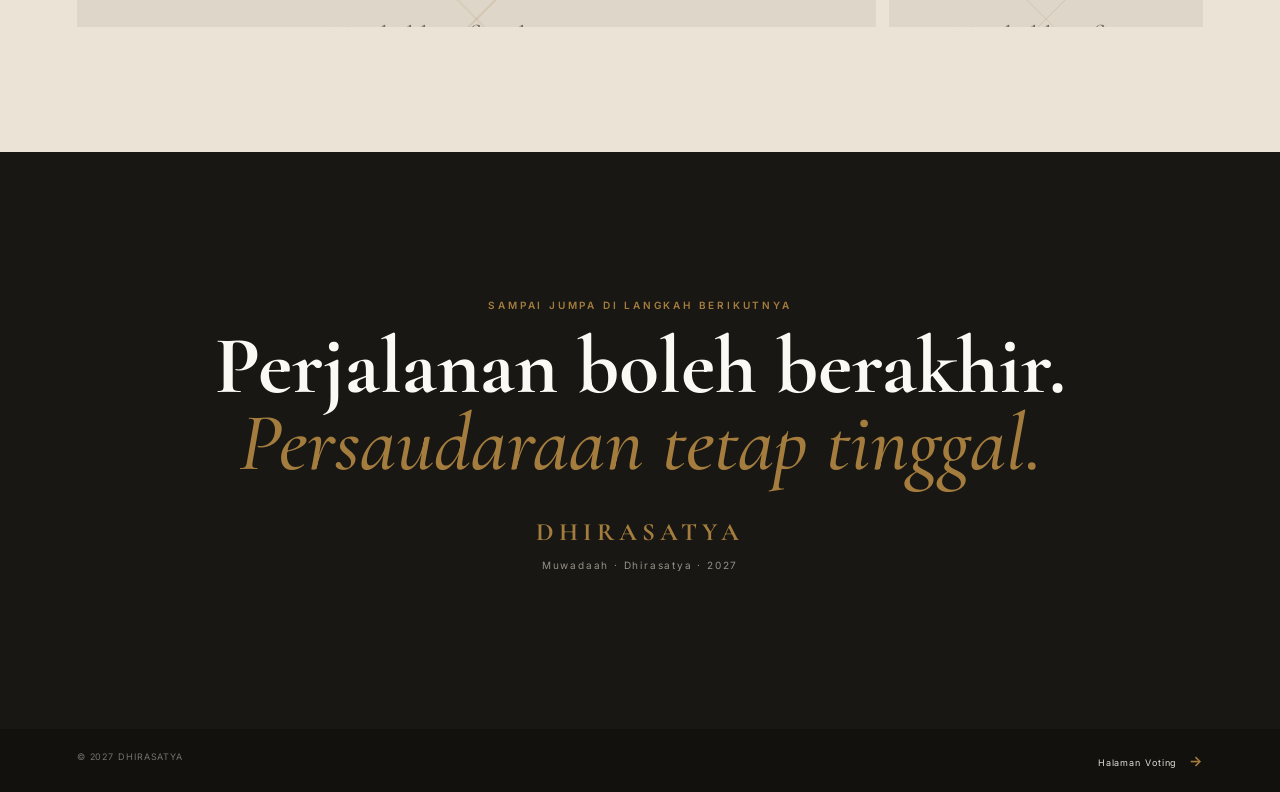
==== commit 65c6cee3: "Update index.html" ====
--- a/home/index.html
+++ b/home/index.html
@@ -139,7 +139,7 @@
     </section>
   </main>
 
-  <footer><span>© 2026 DHIRASATYA</span><a href="/vote">Halaman Voting <b>→</b></a></footer>
+  <footer><span>© 2027 DHIRASATYA</span><a href="/vote">Halaman Voting <b>→</b></a></footer>
   <script src="script.js"></script>
 </body>
       </html>
--- a/home/style.css
+++ b/home/style.css
@@ -1,24 +1,1875 @@
-@import url('https://fonts.googleapis.com/css2?family=Cormorant+Garamond:wght@400;500;600;700&family=Inter:wght@300;400;500;600&display=swap');
-
-:root{--bg:#11110f;--bg-soft:#171713;--text:#e9e3d7;--muted:#aaa397;--gold:#bda56d;--line:rgba(233,227,215,.16);--serif:"Cormorant Garamond",Georgia,serif;--sans:"Inter",Arial,sans-serif}
-*{box-sizing:border-box;scroll-behavior:smooth}
-body{margin:0;color:var(--text);background:radial-gradient(circle at 50% 0%,rgba(189,165,109,.08),transparent 32rem),var(--bg);font-family:var(--sans);overflow-x:hidden}
-.grain{position:fixed;inset:0;pointer-events:none;z-index:20;opacity:.055;background-image:url("data:image/svg+xml,%3Csvg viewBox='0 0 180 180' xmlns='http://www.w3.org/2000/svg'%3E%3Cfilter id='n'%3E%3CfeTurbulence type='fractalNoise' baseFrequency='.9' numOctaves='3' stitchTiles='stitch'/%3E%3C/filter%3E%3Crect width='100%25' height='100%25' filter='url(%23n)' opacity='.8'/%3E%3C/svg%3E")}
-.navbar{position:absolute;top:0;left:0;right:0;z-index:10;display:flex;justify-content:space-between;align-items:center;padding:28px clamp(22px,6vw,90px)}
-.brand{display:flex;align-items:center;gap:11px;color:var(--text);text-decoration:none}
-.brand-mark{width:38px;height:38px;display:grid;place-items:center;border:1px solid var(--gold);border-radius:50%;color:var(--gold);font-family:var(--serif);font-size:21px}
-.brand strong,.brand small{display:block}.brand strong{font-size:11px;letter-spacing:3px}.brand small{color:var(--muted);font-size:9px;letter-spacing:2px;margin-top:3px}
-.nav-links{display:flex;align-items:center;gap:30px}.nav-links a{color:var(--muted);text-decoration:none;font-size:11px;letter-spacing:1.5px;transition:.3s}.nav-links a:hover{color:var(--text)}.nav-links .nav-vote{color:var(--text);border:1px solid var(--line);padding:10px 17px;border-radius:999px}
-.hero{min-height:100vh;position:relative;display:grid;place-items:center;text-align:center;overflow:hidden;border-bottom:1px solid var(--line)}
-.hero:before,.hero:after{content:"";position:absolute;width:55vw;height:55vw;max-width:700px;max-height:700px;border:1px solid rgba(189,165,109,.12);border-radius:50%;animation:breathe 8s ease-in-out infinite}.hero:after{width:42vw;height:42vw;animation-delay:-4s}
-.hero-content{position:relative;z-index:2;width:min(800px,90%);padding-top:60px}.sanskrit{color:var(--gold);font-family:var(--serif);font-size:17px;letter-spacing:4px;margin:0 0 18px}.kicker{color:var(--muted);font-size:9px;letter-spacing:4px;margin:0 0 18px}
-h1{margin:0;font-family:var(--serif);font-weight:500;font-size:clamp(75px,16vw,190px);line-height:.72;letter-spacing:-.055em}.line{width:90px;height:1px;background:var(--gold);margin:35px auto 22px}.hero-text{width:min(510px,100%);margin:auto;color:var(--muted);line-height:1.8;font-size:13px;font-weight:300}
-.cta{display:inline-flex;align-items:center;gap:24px;margin-top:30px;padding:14px 17px 14px 21px;color:var(--bg);background:var(--text);text-decoration:none;font-size:10px;letter-spacing:2px;font-weight:600;transition:.35s}.cta:hover{transform:translateY(-3px);background:var(--gold)}.arrow{font-size:18px;line-height:0}.scroll-note{margin-top:65px;color:#77736b;font-size:8px;letter-spacing:3px;animation:float 2.5s ease-in-out infinite}.hero-symbol{position:absolute;bottom:35px;color:var(--gold);font-size:13px;animation:spin 12s linear infinite}
-.ornament{position:absolute;width:1px;height:120px;background:linear-gradient(transparent,var(--gold),transparent);opacity:.45}.ornament-left{left:8%}.ornament-right{right:8%}
-.section{width:min(1120px,88%);margin:auto;padding:130px 0}.section-label{color:var(--gold);font-size:9px;letter-spacing:3px;margin-bottom:65px}.about-grid{display:grid;grid-template-columns:1.25fr .75fr;gap:100px;align-items:end}.big-copy{margin:0;font-family:var(--serif);font-size:clamp(48px,7vw,88px);line-height:.95;font-weight:400}em{color:var(--gold);font-style:italic}.body-copy{color:var(--muted);line-height:1.9;font-size:13px}.body-copy p+p{margin-top:25px}
-.meaning{display:grid;grid-template-columns:repeat(3,1fr);gap:1px;background:var(--line);padding-top:0;padding-bottom:130px}.meaning-card{background:var(--bg);padding:55px 38px;min-height:350px}.mandala{color:var(--gold);font-size:18px;margin-bottom:45px}.sanskrit-large{font-family:var(--serif);color:var(--gold);font-size:28px;margin:0 0 4px}.meaning-card h2{font-family:var(--serif);font-size:35px;font-weight:500;margin:0 0 18px}.meaning-card>p:last-child{color:var(--muted);font-size:12px;line-height:1.8}
-.vote-banner{width:min(1120px,88%);margin:0 auto 130px;padding:55px clamp(25px,5vw,65px);border:1px solid var(--line);display:flex;justify-content:space-between;align-items:center;gap:35px;background:radial-gradient(circle at 90% 50%,rgba(189,165,109,.1),transparent 30%),var(--bg-soft)}.vote-banner h2{font-family:var(--serif);font-size:clamp(35px,5vw,60px);font-weight:400;line-height:.95;margin:0}.vote-banner .cta{flex-shrink:0}
-footer{border-top:1px solid var(--line);padding:55px 6%;text-align:center;color:#77736b}.footer-brand{color:var(--text);letter-spacing:5px;font-size:11px}footer p{font-family:var(--serif);font-size:17px;margin:12px 0 25px}footer span{font-size:8px;letter-spacing:2px}
-.reveal{opacity:0;transform:translateY(25px);transition:opacity 1s ease,transform 1s ease}.reveal.show{opacity:1;transform:translateY(0)}
-@keyframes breathe{0%,100%{transform:scale(.94);opacity:.55}50%{transform:scale(1.04);opacity:1}}@keyframes float{0%,100%{transform:translateY(0);opacity:.5}50%{transform:translateY(6px);opacity:1}}@keyframes spin{to{transform:rotate(360deg)}}
-@media(max-width:700px){.navbar{padding:20px}.nav-links a:not(.nav-vote){display:none}.hero{min-height:92vh}.hero:before{width:90vw;height:90vw}.hero:after{width:70vw;height:70vw}.ornament{display:none}.section{padding:90px 0}.about-grid{grid-template-columns:1fr;gap:45px}.meaning{grid-template-columns:1fr;width:88%}.meaning-card{min-height:auto}.vote-banner{flex-direction:column;align-items:flex-start;margin-bottom:90px}.vote-banner .cta{width:100%;justify-content:space-between}}
+:root{
+  --ink:#24221e;
+  --muted:#787168;
+  --paper:#f6f2e9;
+  --paper2:#ebe4d6;
+  --dark:#181713;
+  --gold:#a47d3e;
+  --line:rgba(36,34,30,.14);
+  --white:#fbf9f3;
+}
+
+*{
+  box-sizing:border-box;
+}
+
+html{
+  scroll-behavior:smooth;
+  overflow-x:hidden;
+}
+
+body{
+  margin:0;
+  background:var(--paper);
+  color:var(--ink);
+  font-family:Inter,Arial,sans-serif;
+  line-height:1.7;
+  overflow-x:hidden;
+}
+
+a{
+  color:inherit;
+  text-decoration:none;
+}
+
+img{
+  max-width:100%;
+}
+
+
+/* =====================================================
+   CONTAINER & NAVBAR
+   ===================================================== */
+
+.container{
+  width:min(1160px,calc(100% - 12vw));
+  margin:auto;
+}
+
+.navbar{
+  position:fixed;
+  z-index:50;
+  inset:0 0 auto;
+
+  display:flex;
+  align-items:center;
+  justify-content:space-between;
+
+  padding:19px 5vw;
+
+  background:rgba(246,242,233,.78);
+  backdrop-filter:blur(15px);
+
+  border-bottom:1px solid transparent;
+
+  transition:.3s;
+}
+
+.navbar.scrolled{
+  border-color:var(--line);
+  box-shadow:0 8px 30px rgba(0,0,0,.04);
+}
+
+.brand{
+  font:700 25px/1 "Cormorant Garamond",serif;
+  letter-spacing:.16em;
+}
+
+.navbar nav{
+  display:flex;
+  align-items:center;
+  gap:26px;
+  font-size:12px;
+}
+
+.navbar nav>a{
+  color:var(--muted);
+  transition:.2s;
+}
+
+.navbar nav>a:hover{
+  color:var(--ink);
+}
+
+.nav-cta{
+  border:1px solid var(--ink);
+  padding:8px 15px!important;
+  color:var(--ink)!important;
+}
+
+.menu{
+  display:none;
+  background:none;
+  border:0;
+  width:40px;
+  height:40px;
+  position:relative;
+}
+
+.menu span{
+  position:absolute;
+  left:9px;
+  width:22px;
+  height:1.5px;
+  background:var(--ink);
+  transition:.25s;
+}
+
+.menu span:first-child{
+  top:16px;
+}
+
+.menu span:last-child{
+  top:23px;
+}
+
+.menu.open span:first-child{
+  transform:translateY(3.5px) rotate(45deg);
+}
+
+.menu.open span:last-child{
+  transform:translateY(-3.5px) rotate(-45deg);
+}
+
+
+/* =====================================================
+   LOADER
+   ===================================================== */
+
+.loader{
+  position:fixed;
+  inset:0;
+
+  background:var(--dark);
+  color:var(--white);
+
+  z-index:100;
+
+  display:grid;
+  place-items:center;
+
+  animation:loaderOut .8s 1.1s forwards;
+}
+
+.loader-word{
+  font:600 30px/1 "Cormorant Garamond";
+  letter-spacing:.2em;
+  animation:loaderPulse 1s ease-in-out;
+}
+
+.progress{
+  position:fixed;
+  z-index:60;
+
+  top:0;
+  left:0;
+
+  height:2px;
+  width:0;
+
+  background:var(--gold);
+}
+
+
+/* =====================================================
+   HERO
+   ===================================================== */
+
+.hero{
+  min-height:100svh;
+
+  position:relative;
+
+  display:grid;
+  place-items:center;
+
+  text-align:center;
+
+  overflow:hidden;
+
+  background:var(--paper);
+
+  padding:125px 6vw 80px;
+}
+
+.hero-noise{
+  position:absolute;
+  inset:0;
+
+  opacity:.18;
+
+  background-image:
+    radial-gradient(
+      rgba(36,34,30,.3) .5px,
+      transparent .5px
+    );
+
+  background-size:5px 5px;
+
+  pointer-events:none;
+}
+
+.ring{
+  position:absolute;
+
+  border:1px solid rgba(164,125,62,.2);
+
+  border-radius:50%;
+
+  pointer-events:none;
+}
+
+.ring-a{
+  width:min(760px,75vw);
+  height:min(760px,75vw);
+
+  animation:rotate 35s linear infinite;
+}
+
+.ring-b{
+  width:min(560px,60vw);
+  height:min(560px,60vw);
+
+  animation:rotate 26s linear infinite reverse;
+}
+
+.ring-c{
+  width:min(900px,92vw);
+  height:min(900px,92vw);
+
+  border-style:dashed;
+
+  animation:rotate 50s linear infinite;
+}
+
+.hero-line{
+  position:absolute;
+
+  width:120%;
+  height:1px;
+
+  background:var(--line);
+
+  transform:rotate(-28deg);
+}
+
+.line-a{
+  top:25%;
+}
+
+.line-b{
+  bottom:22%;
+  transform:rotate(28deg);
+}
+
+.hero-content{
+  position:relative;
+  z-index:2;
+
+  width:min(100%,850px);
+  min-width:0;
+}
+
+.eyebrow{
+  font-size:10px;
+  letter-spacing:.28em;
+  font-weight:600;
+
+  color:var(--gold);
+
+  margin:0 0 14px;
+}
+
+.hero-kicker{
+  font-size:10px;
+  letter-spacing:.45em;
+
+  margin:28px 0 5px;
+
+  color:var(--muted);
+}
+
+h1,
+h2,
+h3{
+  font-family:"Cormorant Garamond",serif;
+  line-height:.94;
+}
+
+h1{
+  font-size:clamp(70px,13vw,175px);
+
+  letter-spacing:.035em;
+
+  margin:0;
+}
+
+h2{
+  font-size:clamp(53px,6.5vw,82px);
+
+  margin:0 0 20px;
+}
+
+h2 em{
+  font-weight:500;
+  color:var(--gold);
+  font-style:italic;
+}
+
+.title-rule{
+  display:flex;
+  align-items:center;
+  justify-content:center;
+
+  gap:12px;
+
+  color:var(--gold);
+
+  font-size:10px;
+  letter-spacing:.2em;
+
+  margin:15px 0 22px;
+}
+
+.title-rule i{
+  width:70px;
+  height:1px;
+
+  background:rgba(164,125,62,.45);
+}
+
+.hero-subtitle{
+  font:500 clamp(22px,3vw,34px)/1.1 "Cormorant Garamond";
+
+  margin:0 auto 14px;
+
+  max-width:700px;
+}
+
+.hero-copy{
+  max-width:610px;
+
+  color:var(--muted);
+
+  font-size:13px;
+
+  margin:0 auto;
+}
+
+.hero-actions{
+  display:flex;
+  justify-content:center;
+
+  gap:12px;
+
+  margin-top:29px;
+}
+
+.button{
+  font-size:12px;
+  letter-spacing:.05em;
+
+  padding:12px 19px;
+
+  border:1px solid var(--ink);
+
+  transition:.25s;
+}
+
+.button:hover{
+  transform:translateY(-3px);
+}
+
+.button.primary{
+  background:var(--ink);
+  color:var(--white);
+}
+
+.button.primary span{
+  margin-left:15px;
+}
+
+.button.ghost{
+  background:transparent;
+}
+
+.scroll-hint{
+  position:absolute;
+
+  bottom:23px;
+
+  z-index:3;
+
+  color:var(--muted);
+
+  font-size:8px;
+  letter-spacing:.2em;
+}
+
+.scroll-hint b{
+  display:block;
+
+  color:var(--gold);
+
+  font-size:18px;
+  font-weight:400;
+
+  animation:bounce 1.7s infinite;
+}
+
+
+/* =====================================================
+   ABOUT
+   ===================================================== */
+
+.section{
+  padding:125px 0;
+}
+
+.about{
+  background:var(--dark);
+  color:var(--white);
+}
+
+.about .section-heading{
+  max-width:720px;
+}
+
+.about .eyebrow{
+  color:#c29a59;
+}
+
+.about-grid{
+  display:grid;
+
+  grid-template-columns:1fr 1fr;
+
+  gap:80px;
+
+  align-items:center;
+}
+
+.manifesto{
+  border:1px solid rgba(255,255,255,.17);
+
+  padding:44px;
+
+  position:relative;
+}
+
+.quote{
+  display:block;
+
+  font:80px/.5 "Cormorant Garamond";
+
+  color:var(--gold);
+}
+
+.manifesto p{
+  font:500 clamp(28px,3.2vw,42px)/1.12 "Cormorant Garamond";
+
+  margin:18px 0 30px;
+}
+
+.signature{
+  font-size:9px;
+  letter-spacing:.25em;
+
+  color:#aaa49a;
+}
+
+.about-copy{
+  color:#bbb5aa;
+
+  font-size:13px;
+
+  max-width:520px;
+}
+
+.about-copy p{
+  margin:0 0 20px;
+}
+
+
+/* =====================================================
+   STRUKTUR ORGANISASI
+   ===================================================== */
+
+.structure{
+  background:var(--paper2);
+}
+
+.section-heading{
+  margin-bottom:55px;
+}
+
+.section-heading>p:last-child{
+  color:var(--muted);
+
+  max-width:600px;
+
+  font-size:13px;
+}
+
+.leaders{
+  display:grid;
+
+  grid-template-columns:repeat(4,1fr);
+
+  gap:14px;
+}
+
+.leader-card{
+  position:relative;
+
+  border:1px solid var(--line);
+
+  padding:27px;
+
+  min-height:255px;
+
+  background:rgba(255,253,248,.32);
+
+  transition:.3s;
+
+  overflow:hidden;
+
+  isolation:isolate;
+}
+
+.leader-card::before{
+  content:"";
+
+  position:absolute;
+
+  top:0;
+  left:0;
+
+  width:54px;
+  height:2px;
+
+  background:var(--gold);
+
+  transition:width .35s ease;
+}
+
+.leader-card:hover::before{
+  width:100%;
+}
+
+.leader-card:hover{
+  transform:translateY(-6px);
+
+  background:rgba(255,253,248,.75);
+
+  box-shadow:0 18px 40px rgba(38,32,23,.08);
+}
+
+.number{
+  font-size:10px;
+
+  color:var(--gold);
+
+  letter-spacing:.18em;
+}
+
+.role{
+  position:relative;
+
+  display:inline-flex;
+
+  align-items:center;
+
+  gap:9px;
+
+  margin-top:48px;
+
+  font-size:9px;
+
+  letter-spacing:.28em;
+
+  font-weight:600;
+
+  color:var(--muted);
+}
+
+.role::before{
+  content:"";
+
+  width:20px;
+  height:1px;
+
+  background:var(--gold);
+}
+
+.leader-card h3{
+  font-size:clamp(27px,2.4vw,38px);
+
+  line-height:.98;
+
+  letter-spacing:-.01em;
+
+  margin:13px 0 8px;
+
+  color:var(--ink);
+
+  text-wrap:balance;
+}
+
+.leader-card h3+h3{
+  margin-top:5px;
+}
+
+.leader-card p{
+  font-size:11px;
+
+  color:var(--muted);
+
+  margin:0;
+
+  line-height:1.55;
+
+  max-width:240px;
+}
+
+
+/* =====================================================
+   SEKSI-SEKSI
+   ===================================================== */
+
+.divisions{
+  background:var(--paper);
+}
+
+.split{
+  display:grid;
+
+  grid-template-columns:1fr 1fr;
+
+  gap:70px;
+
+  align-items:end;
+}
+
+.split>p{
+  margin:0 0 7px;
+
+  color:var(--muted);
+
+  font-size:13px;
+
+  max-width:430px;
+}
+
+.division-list{
+  border-top:1px solid var(--line);
+}
+
+.division{
+  width:100%;
+
+  display:grid;
+
+  grid-template-columns:55px minmax(0,1fr) 38px;
+
+  align-items:center;
+
+  gap:15px;
+
+  padding:20px 8px;
+
+  border:0;
+
+  border-bottom:1px solid var(--line);
+
+  font:inherit;
+
+  color:inherit;
+
+  text-align:left;
+
+  background:transparent;
+
+  cursor:pointer;
+
+  position:relative;
+
+  transition:
+    background .3s ease,
+    padding .3s ease;
+}
+
+.division::after{
+  content:"";
+
+  position:absolute;
+
+  left:0;
+  bottom:-1px;
+
+  width:0;
+  height:1px;
+
+  background:var(--gold);
+
+  transition:width .35s ease;
+}
+
+.division:hover{
+  padding-left:16px;
+
+  background:rgba(164,125,62,.045);
+}
+
+.division:hover::after,
+.division[aria-expanded="true"]::after{
+  width:100%;
+}
+
+.division[aria-expanded="true"]{
+  background:rgba(164,125,62,.07);
+
+  padding-left:16px;
+}
+
+.division>span{
+  font-family:Inter,Arial,sans-serif;
+
+  font-size:9px;
+
+  font-weight:500;
+
+  letter-spacing:.18em;
+
+  color:var(--gold);
+}
+
+.division>div{
+  min-width:0;
+}
+
+.division h3{
+  margin:0 0 4px;
+
+  font-family:"Cormorant Garamond",serif;
+
+  font-size:29px;
+
+  font-weight:600;
+
+  line-height:1;
+
+  color:var(--ink);
+}
+
+.division p{
+  margin:0;
+
+  color:var(--muted);
+
+  font-family:Inter,Arial,sans-serif;
+
+  font-size:10px;
+
+  line-height:1.5;
+}
+
+
+/* =====================================================
+   PANAH SEKSI
+   ===================================================== */
+
+/*
+   Karakter ↗ yang ada di HTML dibuat tidak terlihat.
+   Panah digambar sepenuhnya menggunakan CSS.
+
+   Keuntungan:
+   - Tidak berubah menjadi emoji biru di Android.
+   - Bentuk lebih konsisten.
+   - Posisi dapat dikontrol secara presisi.
+*/
+
+.division>b{
+  position:relative;
+
+  display:flex;
+
+  align-items:center;
+  justify-content:center;
+
+  width:30px;
+  height:30px;
+
+  flex-shrink:0;
+
+  /*
+    Sembunyikan karakter ↗ dari HTML.
+  */
+  font-size:0;
+  line-height:0;
+  color:transparent;
+
+  background:transparent;
+
+  border:1px solid rgba(164,125,62,.35);
+
+  border-radius:50%;
+
+  transition:
+    background .3s ease,
+    border-color .3s ease,
+    transform .3s ease;
+}
+
+
+/* -----------------------------------------------------
+   BATANG PANAH
+   ----------------------------------------------------- */
+
+.division>b::before{
+  content:"";
+
+  position:absolute;
+
+  width:13px;
+  height:1.5px;
+
+  /*
+    Titik pusat lingkaran:
+    15px dari kiri dan 15px dari atas.
+  */
+
+  top:50%;
+  left:50%;
+
+  background:var(--gold);
+
+  transform:
+    translate(-50%,-50%)
+    rotate(-45deg);
+
+  transform-origin:center;
+
+  transition:background .3s ease;
+}
+
+
+/* -----------------------------------------------------
+   KEPALA PANAH
+   ----------------------------------------------------- */
+
+.division>b::after{
+  content:"";
+
+  position:absolute;
+
+  width:7px;
+  height:7px;
+
+  /*
+    Kepala berada tepat di ujung
+    kanan-atas batang.
+  */
+
+  top:7px;
+  right:7px;
+
+  border-top:1.5px solid var(--gold);
+  border-right:1.5px solid var(--gold);
+
+  transition:border-color .3s ease;
+}
+
+
+/* -----------------------------------------------------
+   HOVER
+   ----------------------------------------------------- */
+
+.division:hover>b{
+  background:var(--gold);
+
+  border-color:var(--gold);
+
+  transform:translateX(2px);
+}
+
+.division:hover>b::before{
+  background:var(--white);
+}
+
+.division:hover>b::after{
+  border-color:var(--white);
+}
+
+
+/* -----------------------------------------------------
+   SAAT TAB TERBUKA
+   ----------------------------------------------------- */
+
+.division[aria-expanded="true"] b{
+  background:var(--gold);
+
+  border-color:var(--gold);
+
+  transform:rotate(90deg);
+}
+
+.division[aria-expanded="true"] b::before{
+  background:var(--white);
+}
+
+.division[aria-expanded="true"] b::after{
+  border-color:var(--white);
+}
+
+
+/* =====================================================
+   MEMBER POPOVER
+   ===================================================== */
+
+body.modal-open{
+  overflow:hidden;
+}
+
+.member-popover{
+  position:fixed;
+
+  inset:0;
+
+  z-index:90;
+
+  display:grid;
+
+  place-items:center;
+
+  padding:24px;
+
+  visibility:hidden;
+
+  opacity:0;
+
+  pointer-events:none;
+
+  transition:
+    opacity .25s,
+    visibility .25s;
+}
+
+.member-popover.show{
+  visibility:visible;
+
+  opacity:1;
+
+  pointer-events:auto;
+}
+
+.popover-backdrop{
+  position:absolute;
+
+  inset:0;
+
+  background:rgba(15,14,11,.62);
+
+  backdrop-filter:blur(8px);
+}
+
+.popover-card{
+  position:relative;
+
+  z-index:1;
+
+  width:min(520px,100%);
+
+  max-height:min(
+    680px,
+    calc(100svh - 48px)
+  );
+
+  overflow:auto;
+
+  background:var(--paper);
+
+  border:1px solid rgba(164,125,62,.38);
+
+  box-shadow:0 30px 90px rgba(0,0,0,.28);
+
+  padding:40px;
+}
+
+.popover-close{
+  position:absolute;
+
+  right:15px;
+  top:12px;
+
+  width:36px;
+  height:36px;
+
+  border:1px solid var(--line);
+
+  background:transparent;
+
+  color:var(--ink);
+
+  font-size:25px;
+
+  line-height:1;
+
+  cursor:pointer;
+}
+
+.popover-card h3{
+  font-size:46px;
+
+  line-height:.95;
+
+  margin:7px 35px 20px 0;
+}
+
+.member-divider{
+  height:1px;
+
+  background:var(--line);
+
+  margin-bottom:5px;
+}
+
+.popover-card ul{
+  list-style:none;
+
+  margin:0;
+
+  padding:0;
+}
+
+.popover-card li{
+  display:grid;
+
+  grid-template-columns:40px 1fr;
+
+  gap:14px;
+
+  align-items:center;
+
+  padding:14px 0;
+
+  border-bottom:1px solid var(--line);
+}
+
+.popover-card li span{
+  font-size:9px;
+
+  letter-spacing:.14em;
+
+  color:var(--gold);
+}
+
+.popover-card li strong{
+  font:600 21px/1.2 "Cormorant Garamond",serif;
+}
+
+
+/* =====================================================
+   ALBUM
+   ===================================================== */
+
+.album{
+  background:var(--paper2);
+}
+
+.gallery{
+  display:grid;
+
+  grid-template-columns:1.2fr .8fr .8fr;
+
+  grid-template-rows:270px 270px;
+
+  gap:13px;
+}
+
+.photo{
+  position:relative;
+
+  overflow:hidden;
+
+  margin:0;
+
+  background:#d9d1c2;
+}
+
+.photo img{
+  width:100%;
+  height:100%;
+
+  object-fit:cover;
+
+  display:block;
+
+  filter:saturate(.8);
+
+  transition:
+    transform .65s,
+    filter .4s;
+}
+
+.photo:hover img{
+  transform:scale(1.06);
+
+  filter:saturate(1);
+}
+
+.p1{
+  grid-row:span 2;
+}
+
+.p5{
+  grid-column:span 2;
+}
+
+.photo figcaption{
+  position:absolute;
+
+  left:15px;
+  bottom:13px;
+
+  background:rgba(24,23,19,.75);
+
+  color:#fff;
+
+  padding:5px 9px;
+
+  font-size:8px;
+
+  letter-spacing:.13em;
+}
+
+.photo figcaption span{
+  color:#d3ae70;
+
+  margin-right:7px;
+}
+
+.placeholder:before{
+  content:"Tambahkan foto kenangan";
+
+  position:absolute;
+
+  inset:0;
+
+  z-index:1;
+
+  display:grid;
+
+  place-items:center;
+
+  text-align:center;
+
+  color:#756d60;
+
+  font:28px "Cormorant Garamond";
+
+  padding:20px;
+
+  background:
+    linear-gradient(
+      135deg,
+      transparent 49.7%,
+      rgba(164,125,62,.2) 50%,
+      transparent 50.3%
+    ),
+    linear-gradient(
+      45deg,
+      transparent 49.7%,
+      rgba(164,125,62,.13) 50%,
+      transparent 50.3%
+    ),
+    #ddd6c9;
+}
+
+
+/* =====================================================
+   CLOSING
+   ===================================================== */
+
+.closing{
+  padding:145px 0;
+
+  background:var(--dark);
+
+  color:var(--white);
+
+  text-align:center;
+}
+
+.closing-inner{
+  max-width:900px;
+}
+
+.closing h2{
+  font-size:clamp(48px,6.5vw,82px);
+
+  margin-bottom:28px;
+}
+
+.closing-mark{
+  font:700 25px "Cormorant Garamond";
+
+  letter-spacing:.2em;
+
+  color:var(--gold);
+
+  margin:35px 0 9px;
+}
+
+.closing-inner>p:last-child{
+  font-size:10px;
+
+  letter-spacing:.18em;
+
+  color:#969087;
+}
+
+
+/* =====================================================
+   FOOTER
+   ===================================================== */
+
+footer{
+  display:flex;
+
+  justify-content:space-between;
+
+  padding:20px 6vw;
+
+  background:#12110e;
+
+  color:#77736c;
+
+  font-size:9px;
+
+  letter-spacing:.1em;
+}
+
+footer a{
+  color:#e4dfd5;
+}
+
+footer b{
+  color:var(--gold);
+
+  font-size:14px;
+
+  margin-left:8px;
+}
+
+
+/* =====================================================
+   REVEAL
+   ===================================================== */
+
+.reveal{
+  opacity:0;
+
+  transform:translateY(24px);
+
+  transition:
+    opacity .75s ease,
+    transform .75s ease;
+}
+
+.reveal.visible{
+  opacity:1;
+
+  transform:none;
+}
+
+
+/* =====================================================
+   ANIMATION
+   ===================================================== */
+
+@keyframes rotate{
+  to{
+    transform:rotate(360deg);
+  }
+}
+
+@keyframes bounce{
+  50%{
+    transform:translateY(6px);
+  }
+}
+
+@keyframes loaderPulse{
+  50%{
+    opacity:.35;
+  }
+}
+
+@keyframes loaderOut{
+  to{
+    opacity:0;
+
+    visibility:hidden;
+
+    pointer-events:none;
+  }
+}
+
+
+/* =====================================================
+   TABLET
+   ===================================================== */
+
+@media(max-width:900px){
+
+  .container{
+    width:min(100% - 10vw,680px);
+  }
+
+  .navbar{
+    padding:16px 5vw;
+  }
+
+  .navbar nav{
+    display:none;
+
+    position:absolute;
+
+    top:100%;
+    left:0;
+    right:0;
+
+    padding:8px 5vw 18px;
+
+    background:rgba(246,242,233,.98);
+
+    backdrop-filter:blur(15px);
+
+    border-bottom:1px solid var(--line);
+
+    flex-direction:column;
+
+    align-items:stretch;
+
+    gap:0;
+  }
+
+  .navbar nav.open{
+    display:flex;
+  }
+
+  .navbar nav>a{
+    padding:11px 0;
+
+    border-bottom:1px solid var(--line);
+  }
+
+  .navbar nav>a:last-child{
+    border-bottom:0;
+  }
+
+  .nav-cta{
+    text-align:center;
+
+    margin-top:8px;
+  }
+
+  .menu{
+    display:block;
+  }
+
+  .hero{
+    padding-top:110px;
+  }
+
+  .about-grid,
+  .split{
+    grid-template-columns:1fr;
+
+    gap:38px;
+  }
+
+  .leaders{
+    grid-template-columns:repeat(2,1fr);
+  }
+}
+
+
+/* =====================================================
+   MOBILE
+   ===================================================== */
+
+@media(max-width:600px){
+
+  .container{
+    width:88vw;
+  }
+
+  .navbar{
+    padding:14px 6vw;
+  }
+
+  .brand{
+    font-size:21px;
+  }
+
+
+  /* ---------------------------------------------------
+     HERO
+     --------------------------------------------------- */
+
+  .hero{
+    min-height:100svh;
+
+    padding:105px 6vw 75px;
+
+    width:100%;
+
+    max-width:100%;
+  }
+
+  .hero-content{
+    width:100%;
+
+    max-width:100%;
+
+    min-width:0;
+  }
+
+  /*
+    DHIRASATYA harus selalu satu baris.
+  */
+
+  .hero h1{
+    width:100%;
+
+    max-width:100%;
+
+    white-space:nowrap;
+
+    font-size:clamp(
+      44px,
+      13.5vw,
+      76px
+    );
+
+    letter-spacing:.01em;
+
+    line-height:.9;
+  }
+
+  .ring-a{
+    width:125vw;
+    height:125vw;
+  }
+
+  .ring-b{
+    width:92vw;
+    height:92vw;
+  }
+
+  .ring-c{
+    width:145vw;
+    height:145vw;
+  }
+
+  .hero-line{
+    width:170%;
+  }
+
+  .hero-kicker{
+    margin-top:16px;
+  }
+
+  .title-rule{
+    margin:12px 0 18px;
+  }
+
+  .title-rule i{
+    width:42px;
+  }
+
+  .hero-subtitle{
+    width:100%;
+
+    max-width:100%;
+
+    font-size:25px;
+  }
+
+  .hero-copy{
+    width:100%;
+
+    max-width:100%;
+
+    font-size:12px;
+
+    line-height:1.6;
+  }
+
+  .hero-actions{
+    display:grid;
+
+    grid-template-columns:1fr;
+
+    width:min(100%,310px);
+
+    margin-left:auto;
+
+    margin-right:auto;
+  }
+
+  .button{
+    text-align:center;
+
+    width:100%;
+  }
+
+
+  /* ---------------------------------------------------
+     SECTION
+     --------------------------------------------------- */
+
+  .section{
+    padding:82px 0;
+  }
+
+  .section-heading{
+    margin-bottom:38px;
+  }
+
+  .section-heading h2{
+    font-size:clamp(
+      44px,
+      13vw,
+      61px
+    );
+  }
+
+  .eyebrow{
+    font-size:9px;
+
+    letter-spacing:.2em;
+  }
+
+
+  /* ---------------------------------------------------
+     ABOUT
+     --------------------------------------------------- */
+
+  .manifesto{
+    padding:28px;
+  }
+
+  .manifesto p{
+    font-size:28px;
+  }
+
+  .quote{
+    font-size:65px;
+  }
+
+  .about-copy{
+    font-size:12px;
+  }
+
+
+  /* ---------------------------------------------------
+     LEADERS
+     --------------------------------------------------- */
+
+  .leaders{
+    grid-template-columns:1fr;
+
+    gap:11px;
+  }
+
+  .leader-card{
+    min-height:auto;
+
+    padding:23px;
+  }
+
+  .role{
+    margin-top:30px;
+  }
+
+  .leader-card h3{
+    font-size:32px;
+  }
+
+
+  /* ---------------------------------------------------
+     SEKSI
+     --------------------------------------------------- */
+
+  .split{
+    gap:25px;
+  }
+
+  .split>p{
+    font-size:11px;
+
+    line-height:1.6;
+  }
+
+  .division-list{
+    width:100%;
+  }
+
+  .division{
+    grid-template-columns:
+      32px
+      minmax(0,1fr)
+      34px;
+
+    gap:9px;
+
+    padding:18px 0;
+  }
+
+  .division:hover{
+    padding-left:5px;
+  }
+
+  .division[aria-expanded="true"]{
+    padding-left:5px;
+  }
+
+  .division>span{
+    font-size:8px;
+
+    letter-spacing:.12em;
+  }
+
+  .division h3{
+    font-size:25px;
+
+    line-height:1.05;
+
+    margin-bottom:5px;
+  }
+
+  .division p{
+    font-size:9px;
+
+    line-height:1.5;
+
+    max-width:100%;
+  }
+
+
+  /* ---------------------------------------------------
+     PANAH MOBILE
+     --------------------------------------------------- */
+
+  .division>b{
+    width:28px;
+    height:28px;
+  }
+
+  .division>b::before{
+    width:12px;
+    height:1.5px;
+  }
+
+  .division>b::after{
+    width:7px;
+    height:7px;
+
+    top:6px;
+    right:6px;
+  }
+
+
+  /* ---------------------------------------------------
+     MEMBER POPOVER
+     --------------------------------------------------- */
+
+  .member-popover{
+    padding:16px;
+  }
+
+  .popover-card{
+    padding:31px 23px 24px;
+
+    max-height:
+      calc(100svh - 32px);
+  }
+
+  .popover-card h3{
+    font-size:38px;
+  }
+
+  .popover-card li{
+    grid-template-columns:30px 1fr;
+
+    padding:13px 0;
+  }
+
+  .popover-card li strong{
+    font-size:19px;
+  }
+
+
+  /* ---------------------------------------------------
+     ALBUM
+     --------------------------------------------------- */
+
+  .gallery{
+    display:grid;
+
+    grid-template-columns:1fr;
+
+    grid-template-rows:none;
+
+    gap:10px;
+  }
+
+  .photo,
+  .p1,
+  .p5{
+    grid-column:auto;
+
+    grid-row:auto;
+
+    height:260px;
+  }
+
+  .photo figcaption{
+    left:10px;
+
+    bottom:10px;
+  }
+
+
+  /* ---------------------------------------------------
+     CLOSING
+     --------------------------------------------------- */
+
+  .closing{
+    padding:95px 0;
+  }
+
+  .closing h2{
+    font-size:clamp(
+      42px,
+      11vw,
+      57px
+    );
+  }
+
+  .closing-mark{
+    font-size:21px;
+  }
+
+
+  /* ---------------------------------------------------
+     FOOTER
+     --------------------------------------------------- */
+
+  footer{
+    padding:18px 6vw;
+
+    flex-direction:column;
+
+    gap:8px;
+  }
+
+  .scroll-hint span{
+    font-size:7px;
+  }
+}
+
+
+/* =====================================================
+   HP KECIL — 360PX
+   ===================================================== */
+
+@media(max-width:380px){
+
+  .hero h1{
+    font-size:13vw;
+
+    letter-spacing:0;
+  }
+
+  .hero-subtitle{
+    font-size:22px;
+  }
+
+  .manifesto p{
+    font-size:24px;
+  }
+
+
+  /* SEKSI */
+
+  .division{
+    grid-template-columns:
+      29px
+      minmax(0,1fr)
+      32px;
+
+    gap:8px;
+
+    padding:16px 0;
+  }
+
+  .division h3{
+    font-size:23px;
+  }
+
+  .division p{
+    font-size:8.5px;
+  }
+
+
+  /* PANAH 360PX */
+
+  .division>b{
+    width:26px;
+    height:26px;
+  }
+
+  .division>b::before{
+    width:11px;
+    height:1.5px;
+  }
+
+  .division>b::after{
+    width:6px;
+    height:6px;
+
+    top:6px;
+    right:6px;
+  }
+}
+
+
+/* =====================================================
+   REDUCED MOTION
+   ===================================================== */
+
+@media(prefers-reduced-motion:reduce){
+
+  html{
+    scroll-behavior:auto;
+  }
+
+  .reveal{
+    transition:none;
+  }
+
+  .ring,
+  .scroll-hint b{
+    animation:none;
+  }
+
+  .loader{
+    animation:none;
+
+    display:none;
+  }
+}
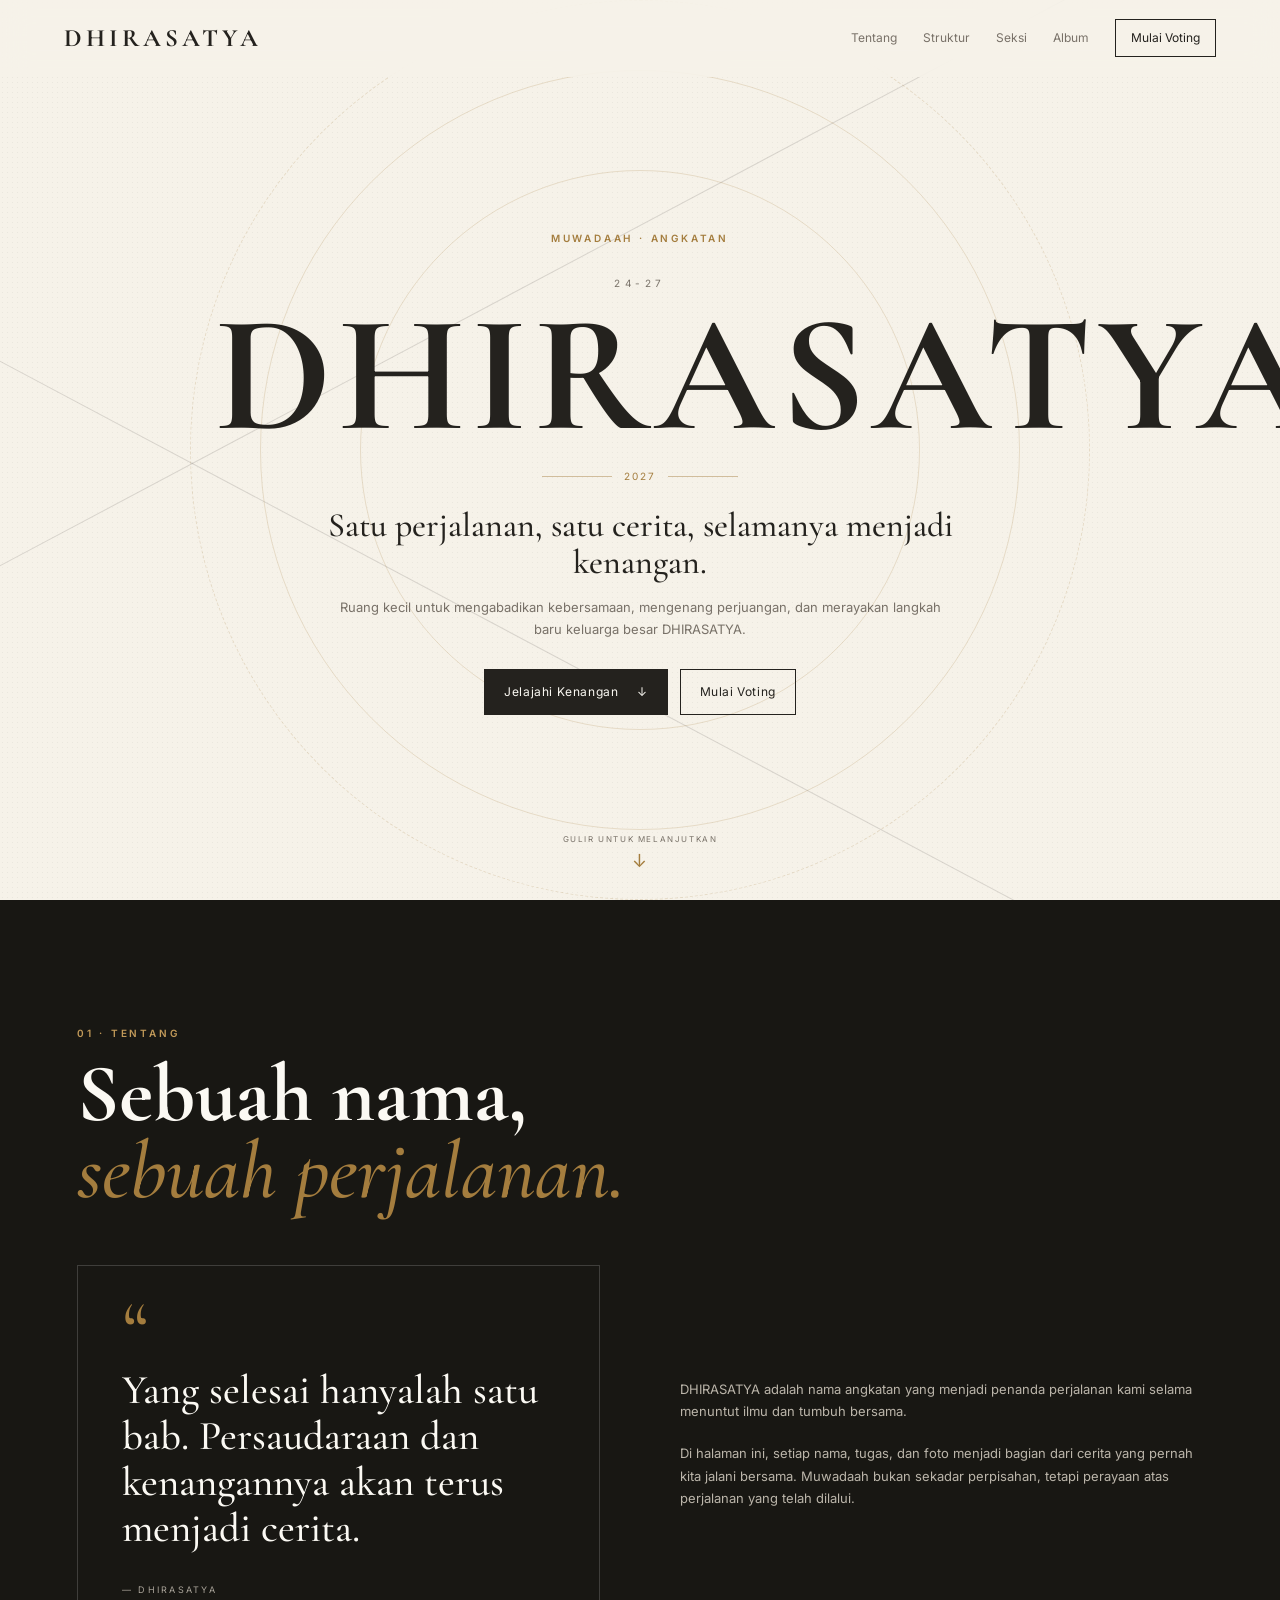
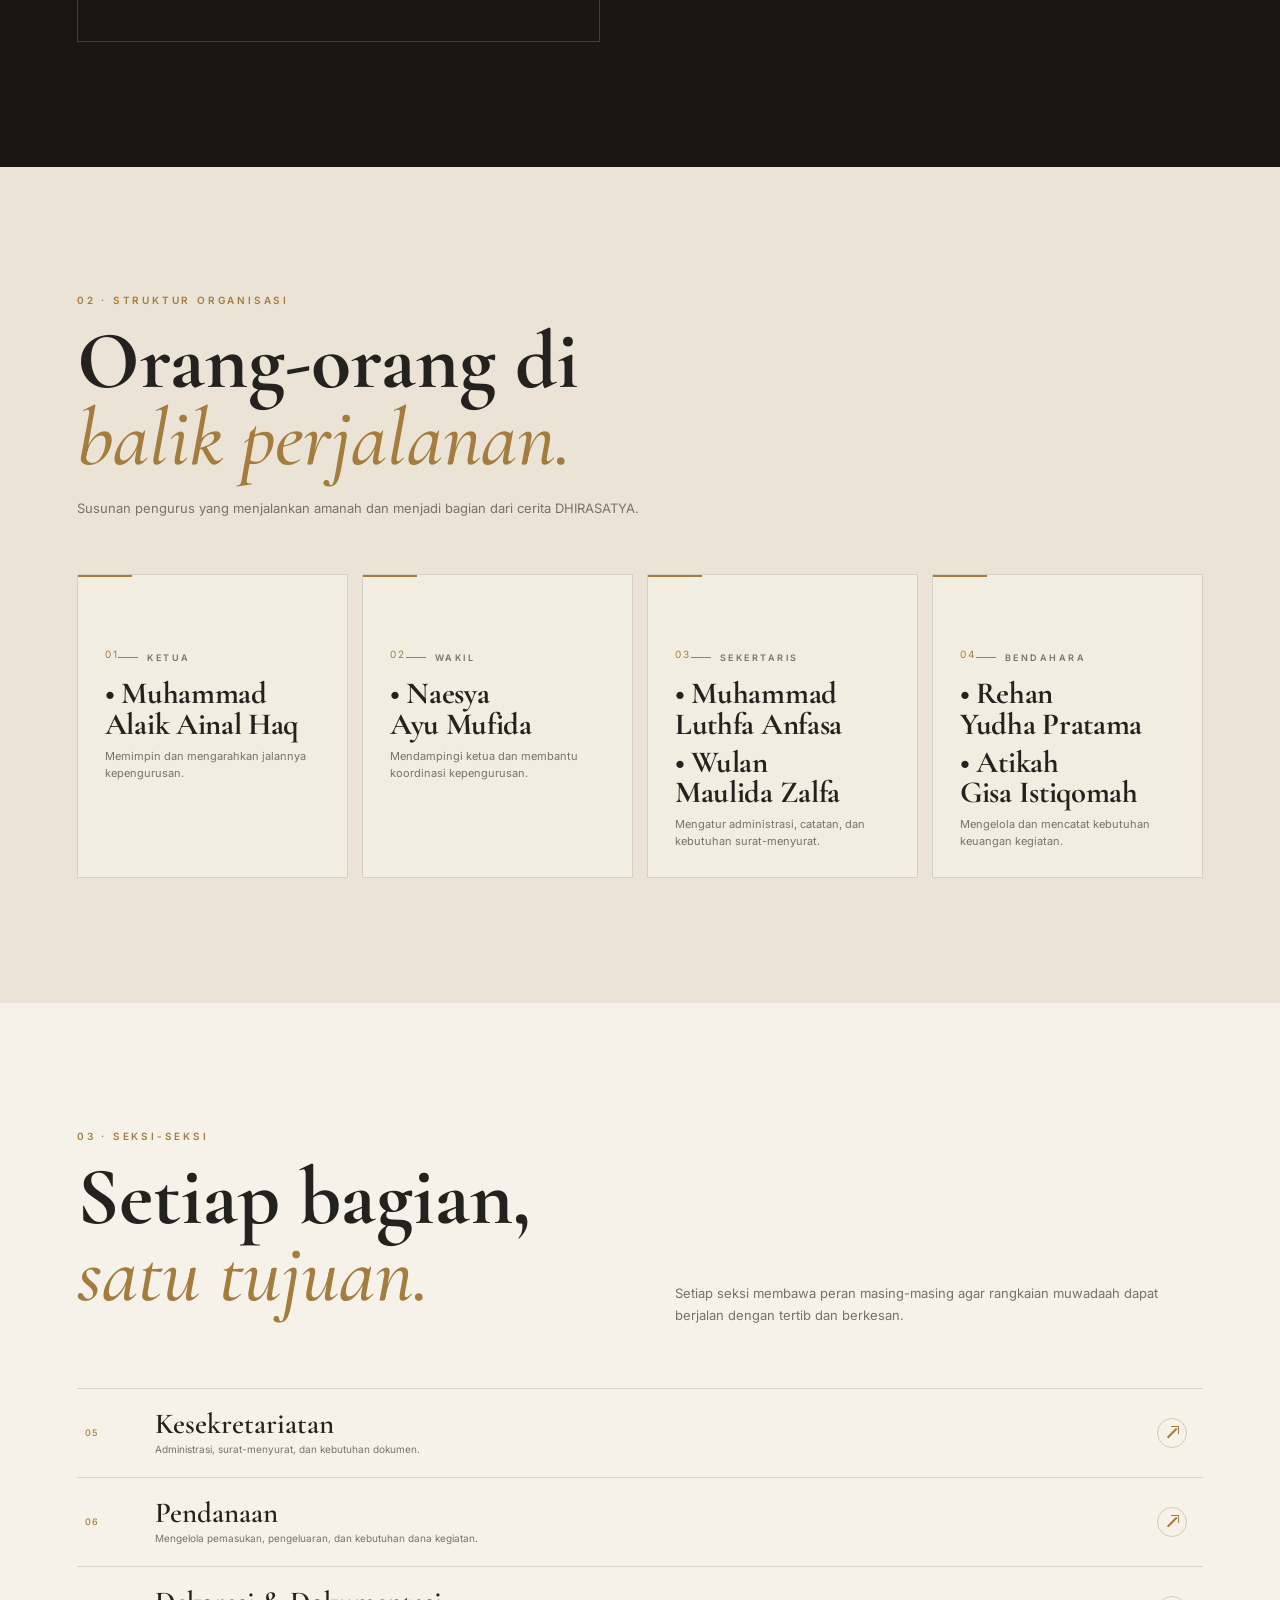
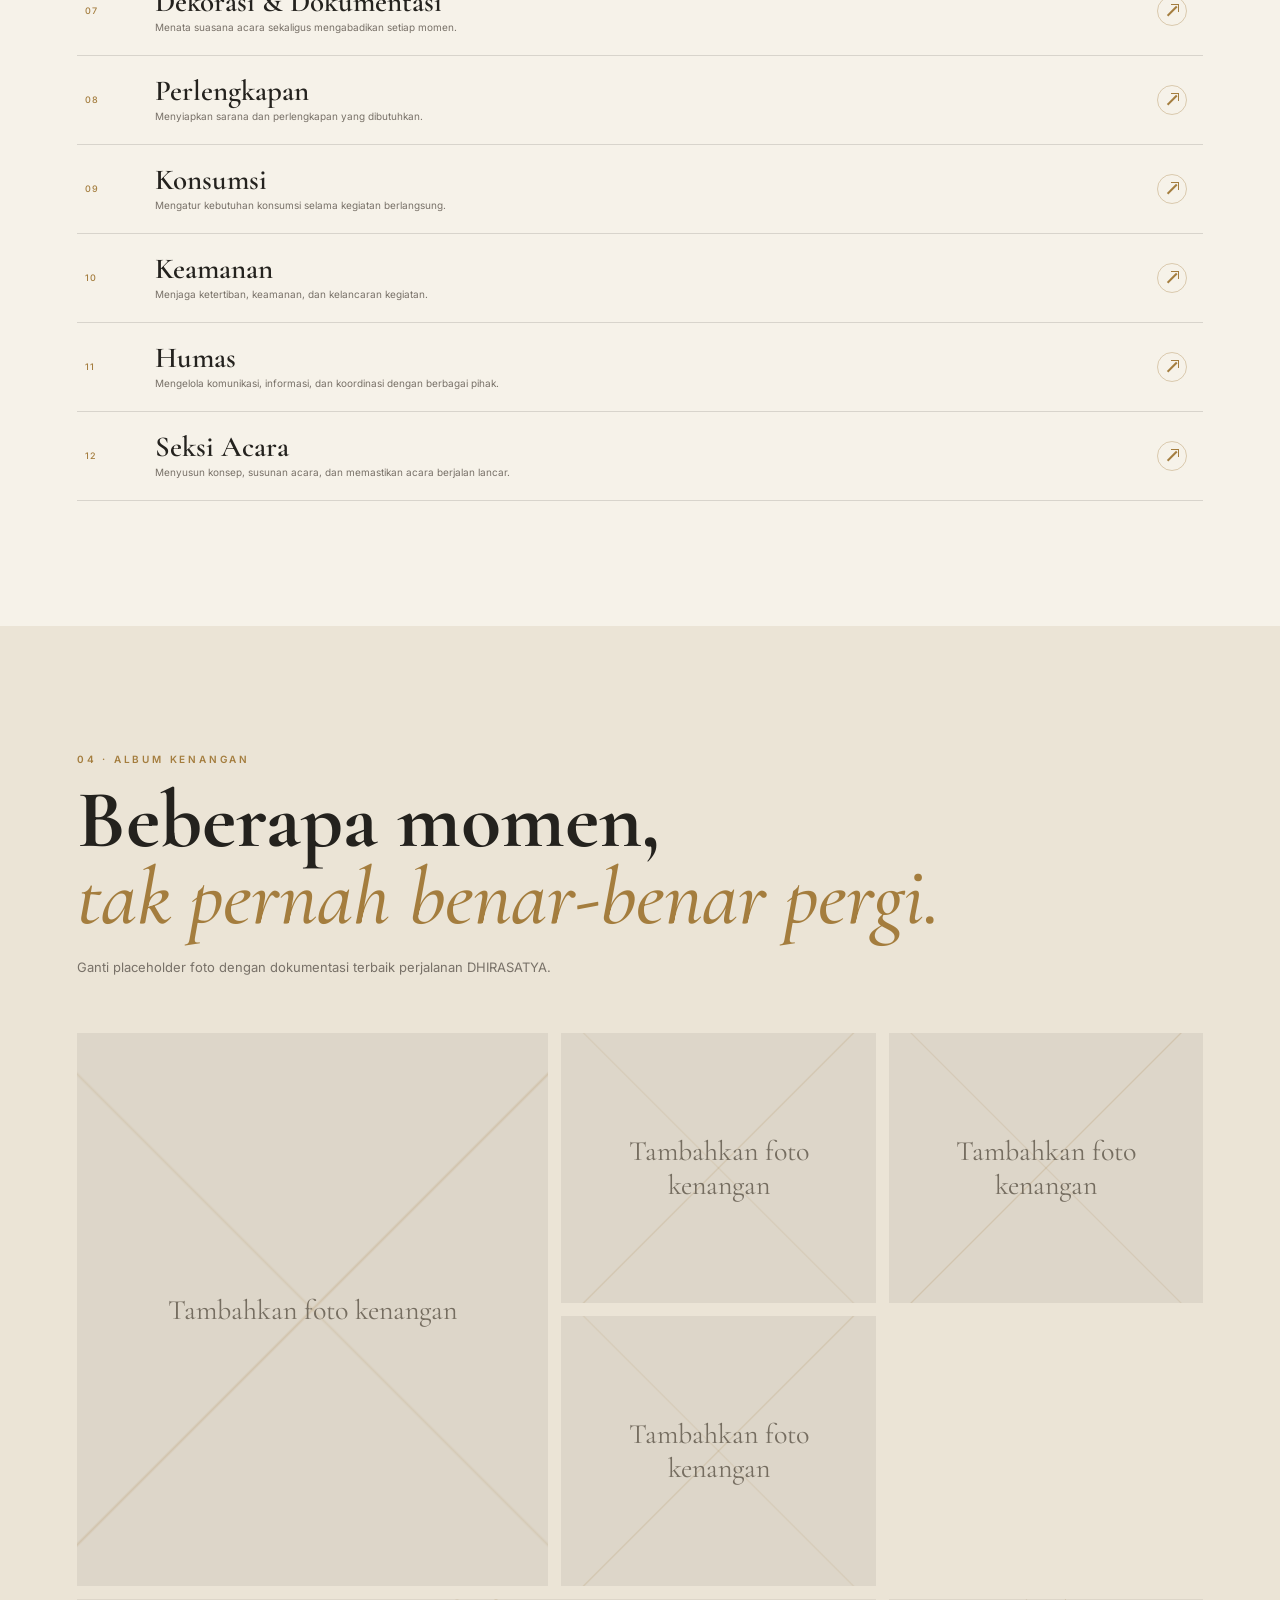
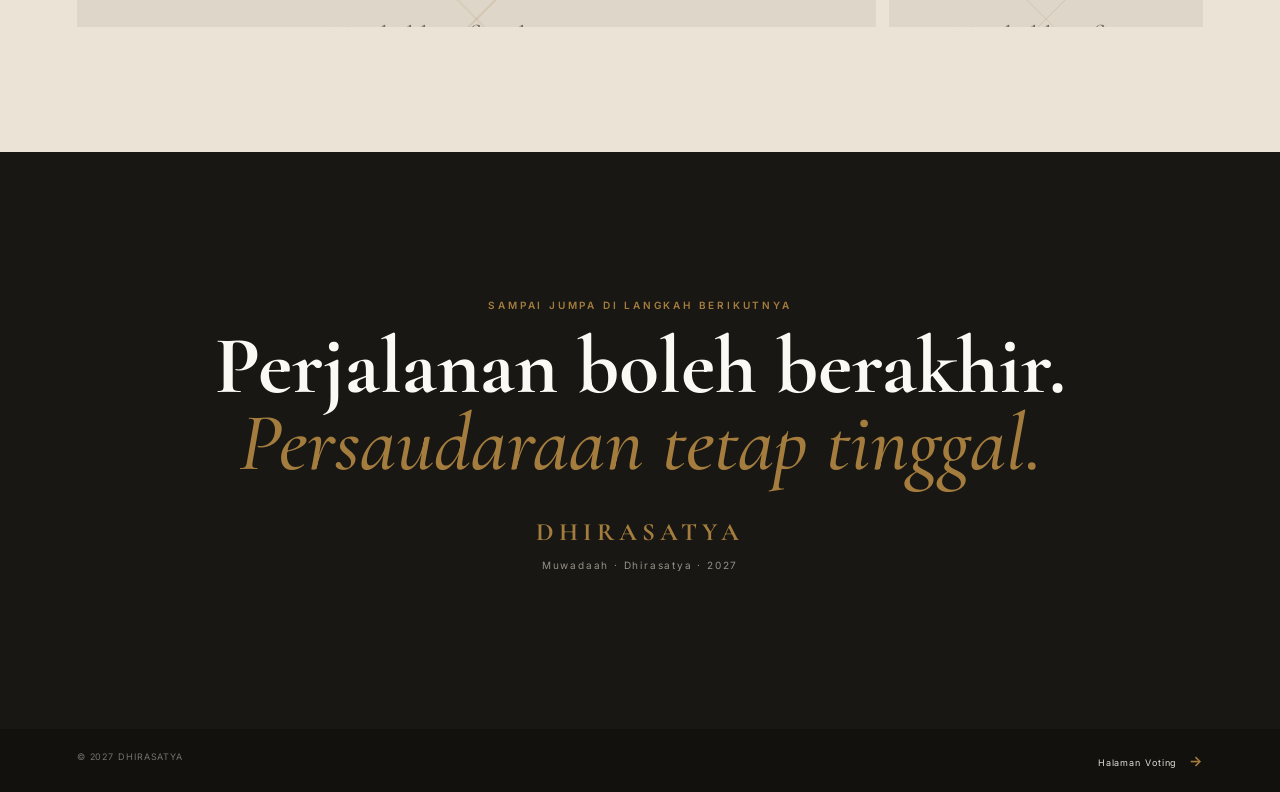
==== commit a3dfd30f: "Update index.html" ====
--- a/home/index.html
+++ b/home/index.html
@@ -77,7 +77,7 @@
         <div class="leaders">
           <article class="leader-card reveal"><span class="number">01</span><div class="role">KETUA</div><h3>• Muhammad Alaik Ainal Haq</h3><p>Memimpin dan mengarahkan jalannya kepengurusan.</p></article>
           <article class="leader-card reveal"><span class="number">02</span><div class="role">WAKIL</div><h3>• Naesya Ayu Mufida</h3><p>Mendampingi ketua dan membantu koordinasi kepengurusan.</p></article>
-          <article class="leader-card reveal"><span class="number">03</span><div class="role">SEKERTARIS</div><h3>• Muhammad Luthfa Anfasha</h3><h3>• Wulan Maulida Zalfa</h3><p>Mengatur administrasi, catatan, dan kebutuhan surat-menyurat.</p></article>
+          <article class="leader-card reveal"><span class="number">03</span><div class="role">SEKERTARIS</div><h3>• Muhammad Luthfa Anfasa</h3><h3>• Wulan Maulida Zalfa</h3><p>Mengatur administrasi, catatan, dan kebutuhan surat-menyurat.</p></article>
           <article class="leader-card reveal"><span class="number">04</span><div class="role">BENDAHARA</div><h3>• Rehan Yudha Pratama</h3><h3>• Atikah Gisa Istiqomah</h3><p>Mengelola dan mencatat kebutuhan keuangan kegiatan.</p></article>
         </div>
       </div>
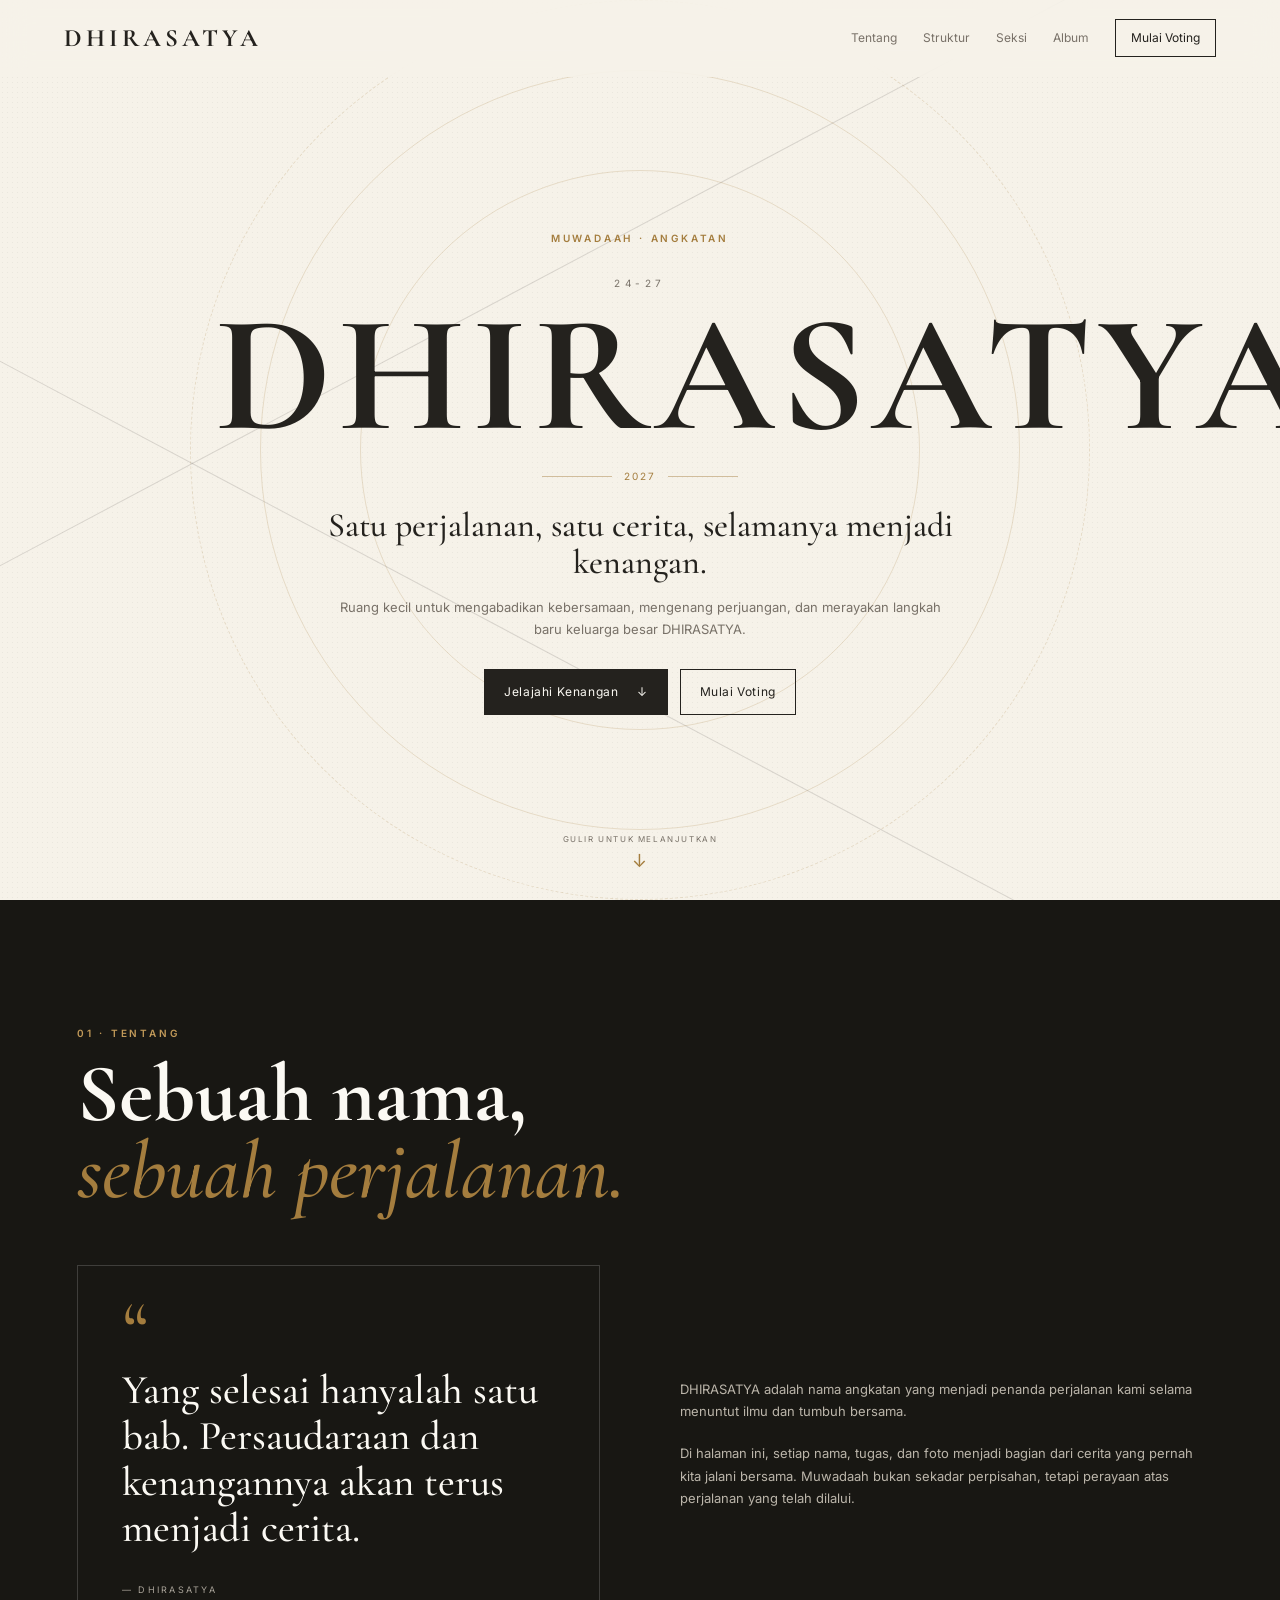
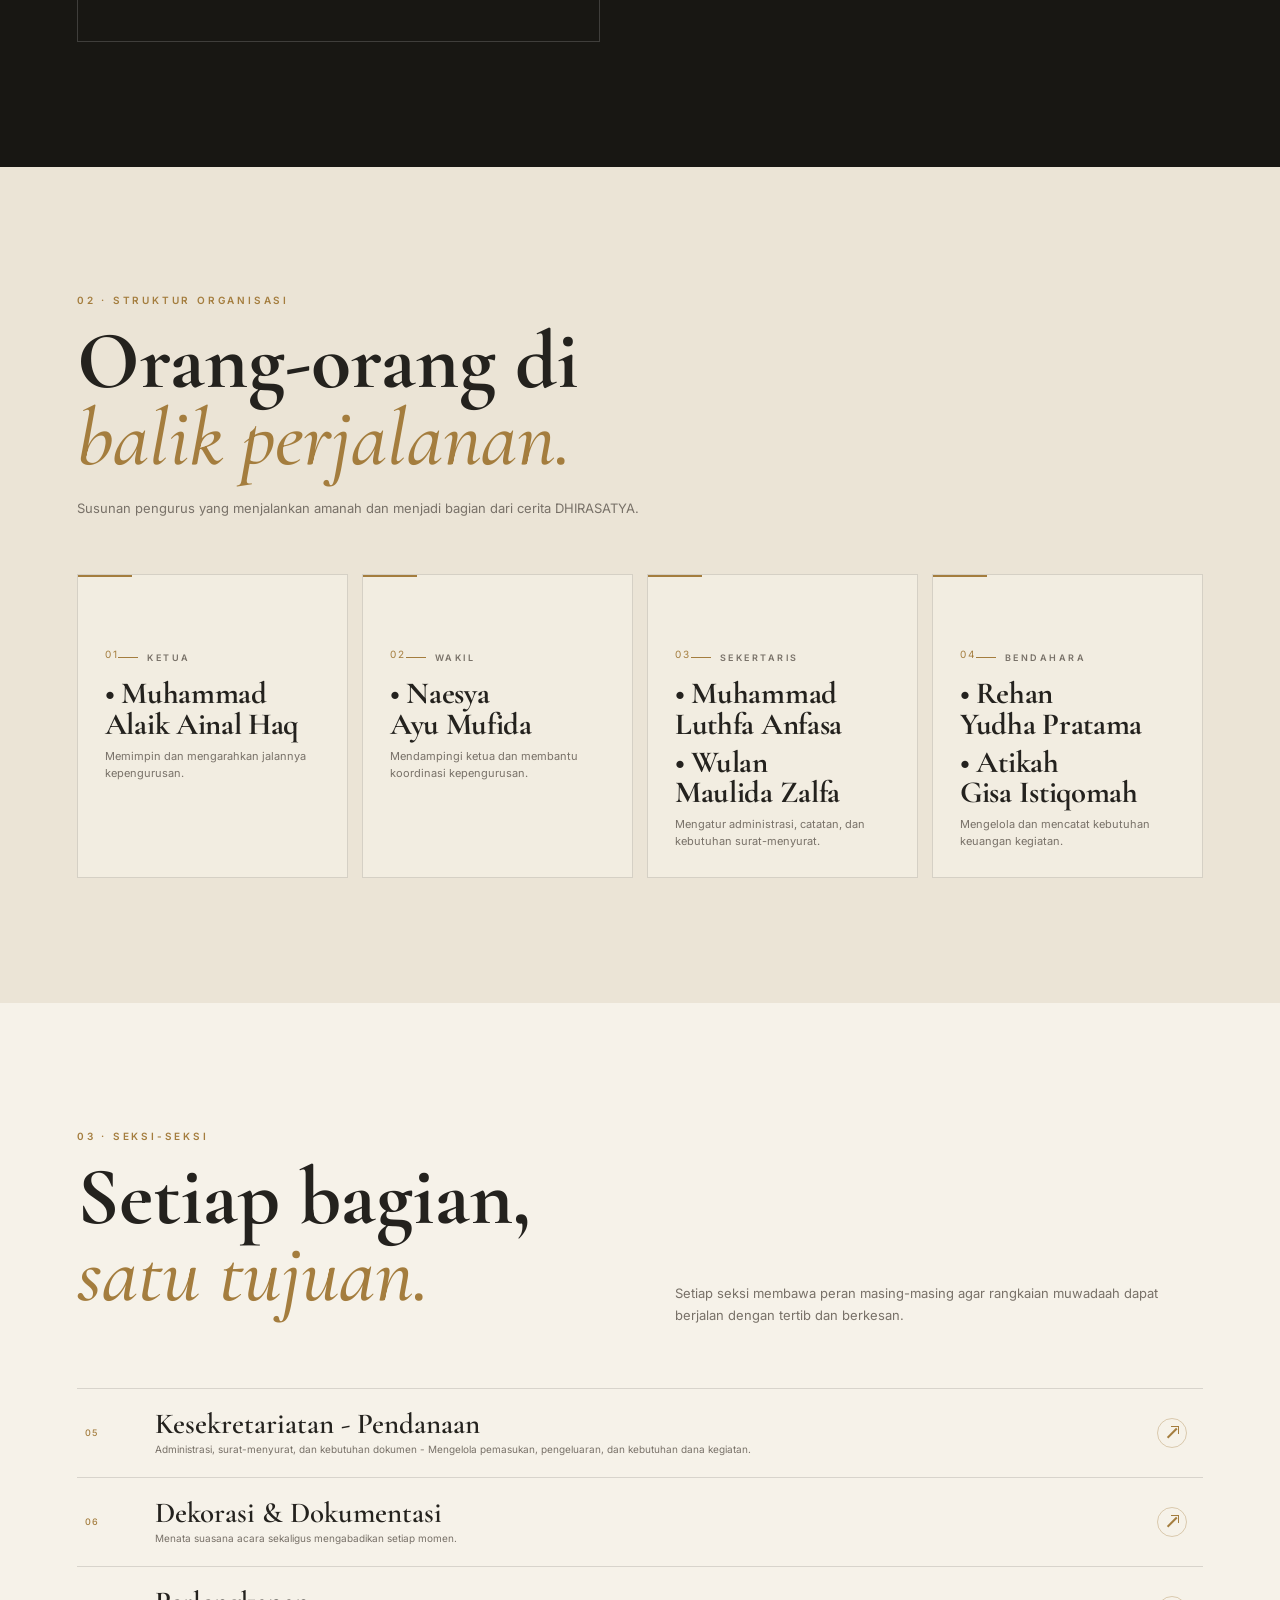
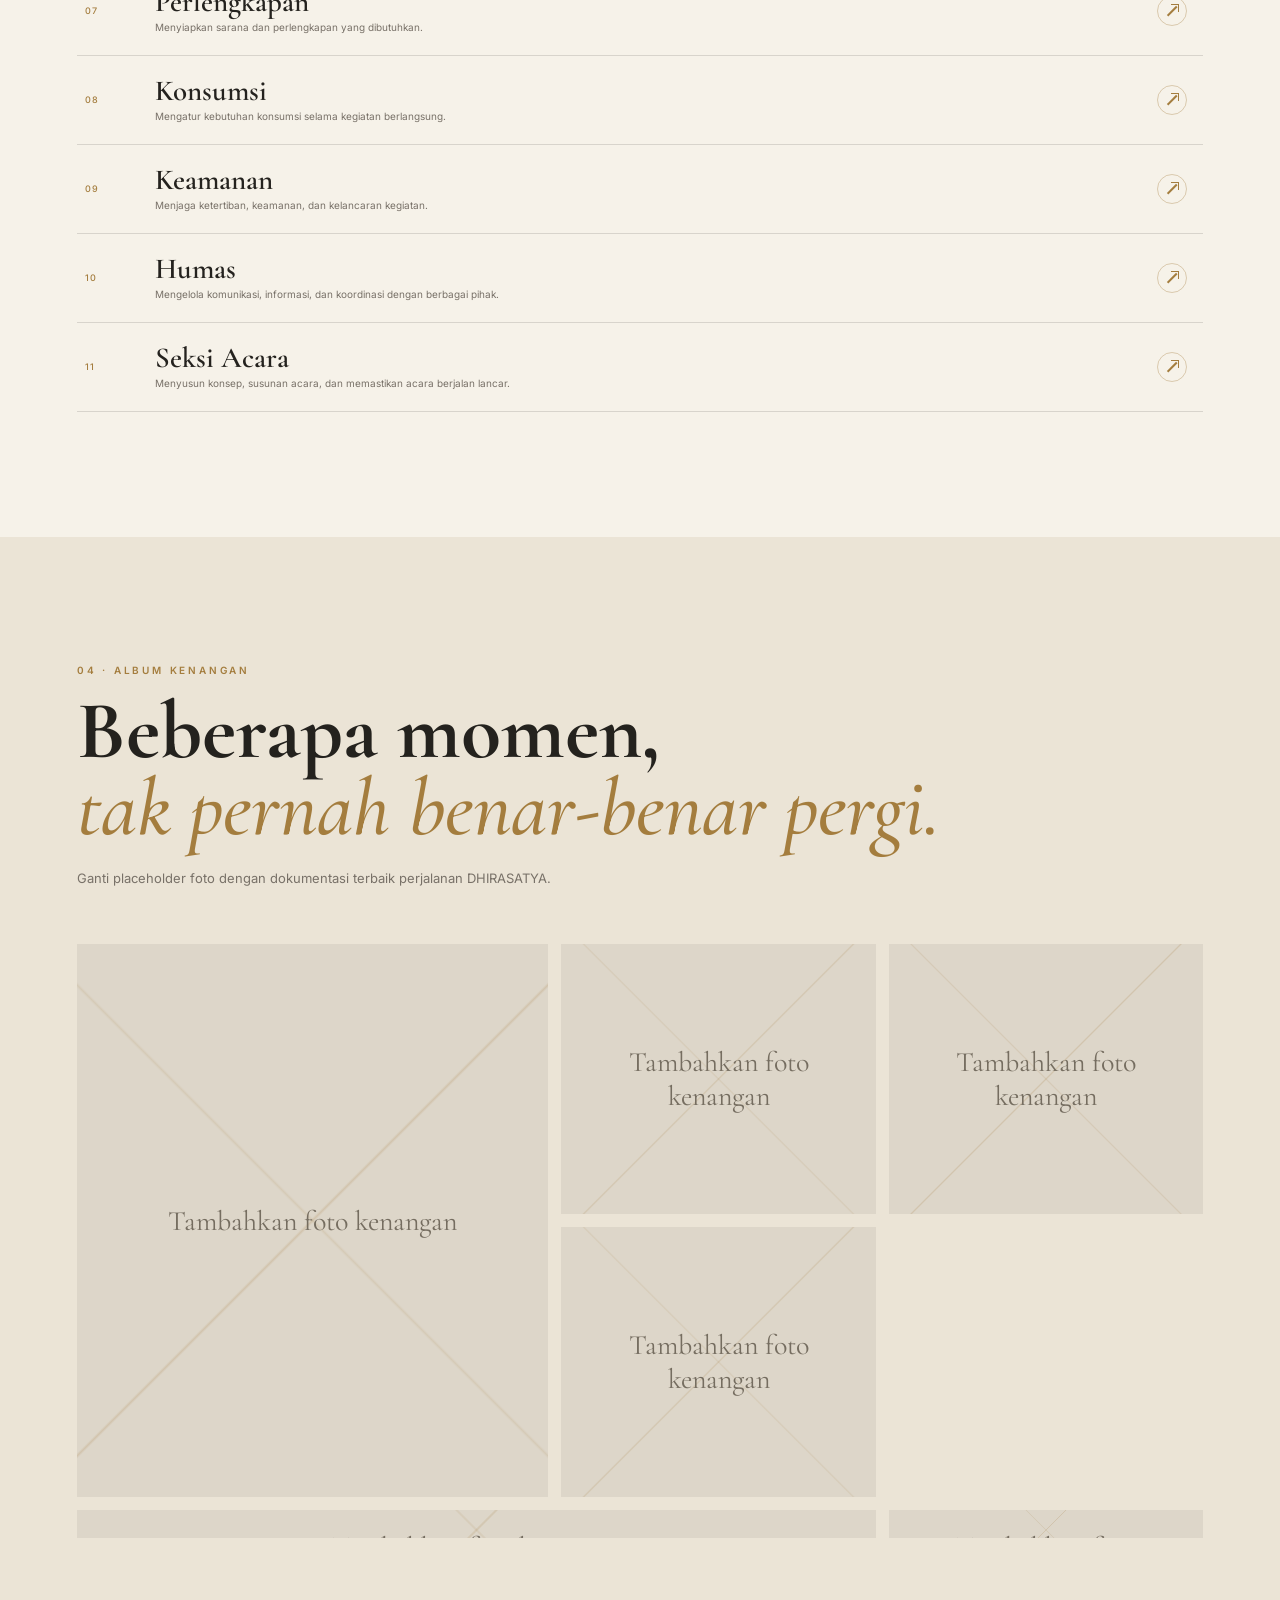
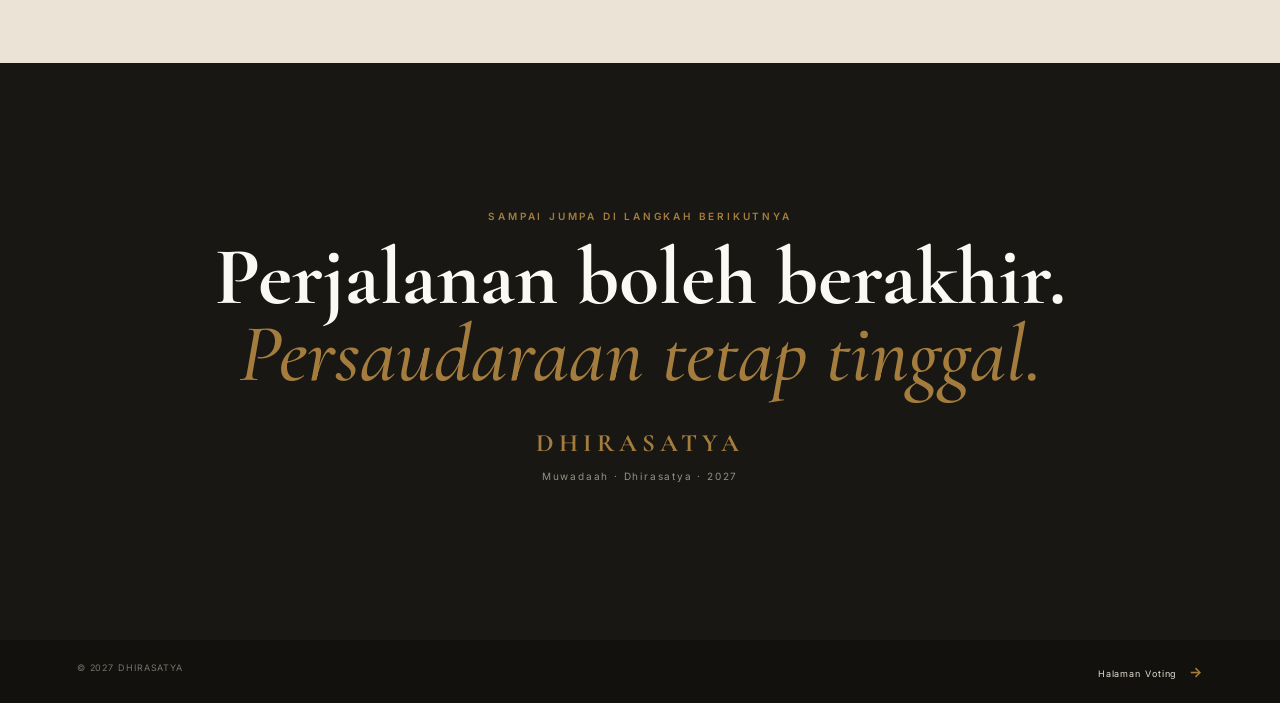
==== commit 81e111be: "Update index.html" ====
--- a/home/index.html
+++ b/home/index.html
@@ -90,14 +90,13 @@
           <p>Setiap seksi membawa peran masing-masing agar rangkaian muwadaah dapat berjalan dengan tertib dan berkesan.</p>
         </div>
         <div class="division-list">
-          <button class="division reveal" type="button" data-section="kesekretariatan" aria-expanded="false"><span>05</span><div><h3>Kesekretariatan</h3><p>Administrasi, surat-menyurat, dan kebutuhan dokumen.</p></div><b>↗</b></button>
-          <button class="division reveal" type="button" data-section="pendanaan" aria-expanded="false"><span>06</span><div><h3>Pendanaan</h3><p>Mengelola pemasukan, pengeluaran, dan kebutuhan dana kegiatan.</p></div><b>↗</b></button>
-          <button class="division reveal" type="button" data-section="dokumentasi" aria-expanded="false"><span>07</span><div><h3>Dekorasi &amp; Dokumentasi</h3><p>Menata suasana acara sekaligus mengabadikan setiap momen.</p></div><b>↗</b></button>
-          <button class="division reveal" type="button" data-section="perlengkapan" aria-expanded="false"><span>08</span><div><h3>Perlengkapan</h3><p>Menyiapkan sarana dan perlengkapan yang dibutuhkan.</p></div><b>↗</b></button>
-          <button class="division reveal" type="button" data-section="konsumsi" aria-expanded="false"><span>09</span><div><h3>Konsumsi</h3><p>Mengatur kebutuhan konsumsi selama kegiatan berlangsung.</p></div><b>↗</b></button>
-          <button class="division reveal" type="button" data-section="keamanan" aria-expanded="false"><span>10</span><div><h3>Keamanan</h3><p>Menjaga ketertiban, keamanan, dan kelancaran kegiatan.</p></div><b>↗</b></button>
-          <button class="division reveal" type="button" data-section="humas" aria-expanded="false"><span>11</span><div><h3>Humas</h3><p>Mengelola komunikasi, informasi, dan koordinasi dengan berbagai pihak.</p></div><b>↗</b></button>
-          <button class="division reveal" type="button" data-section="acara" aria-expanded="false"><span>12</span><div><h3>Seksi Acara</h3><p>Menyusun konsep, susunan acara, dan memastikan acara berjalan lancar.</p></div><b>↗</b></button>
+          <button class="division reveal" type="button" data-section="kesekretariatan - Pendanaan" aria-expanded="false"><span>05</span><div><h3>Kesekretariatan - Pendanaan</h3><p>Administrasi, surat-menyurat, dan kebutuhan dokumen - Mengelola pemasukan, pengeluaran, dan kebutuhan dana kegiatan.</p></div><b>↗</b></button>
+          <button class="division reveal" type="button" data-section="dokumentasi" aria-expanded="false"><span>06</span><div><h3>Dekorasi &amp; Dokumentasi</h3><p>Menata suasana acara sekaligus mengabadikan setiap momen.</p></div><b>↗</b></button>
+          <button class="division reveal" type="button" data-section="perlengkapan" aria-expanded="false"><span>07</span><div><h3>Perlengkapan</h3><p>Menyiapkan sarana dan perlengkapan yang dibutuhkan.</p></div><b>↗</b></button>
+          <button class="division reveal" type="button" data-section="konsumsi" aria-expanded="false"><span>08</span><div><h3>Konsumsi</h3><p>Mengatur kebutuhan konsumsi selama kegiatan berlangsung.</p></div><b>↗</b></button>
+          <button class="division reveal" type="button" data-section="keamanan" aria-expanded="false"><span>09</span><div><h3>Keamanan</h3><p>Menjaga ketertiban, keamanan, dan kelancaran kegiatan.</p></div><b>↗</b></button>
+          <button class="division reveal" type="button" data-section="humas" aria-expanded="false"><span>10</span><div><h3>Humas</h3><p>Mengelola komunikasi, informasi, dan koordinasi dengan berbagai pihak.</p></div><b>↗</b></button>
+          <button class="division reveal" type="button" data-section="acara" aria-expanded="false"><span>11</span><div><h3>Seksi Acara</h3><p>Menyusun konsep, susunan acara, dan memastikan acara berjalan lancar.</p></div><b>↗</b></button>
         </div>
         <div class="member-popover" id="memberPopover" aria-hidden="true">
           <div class="popover-backdrop" data-close-members></div>
